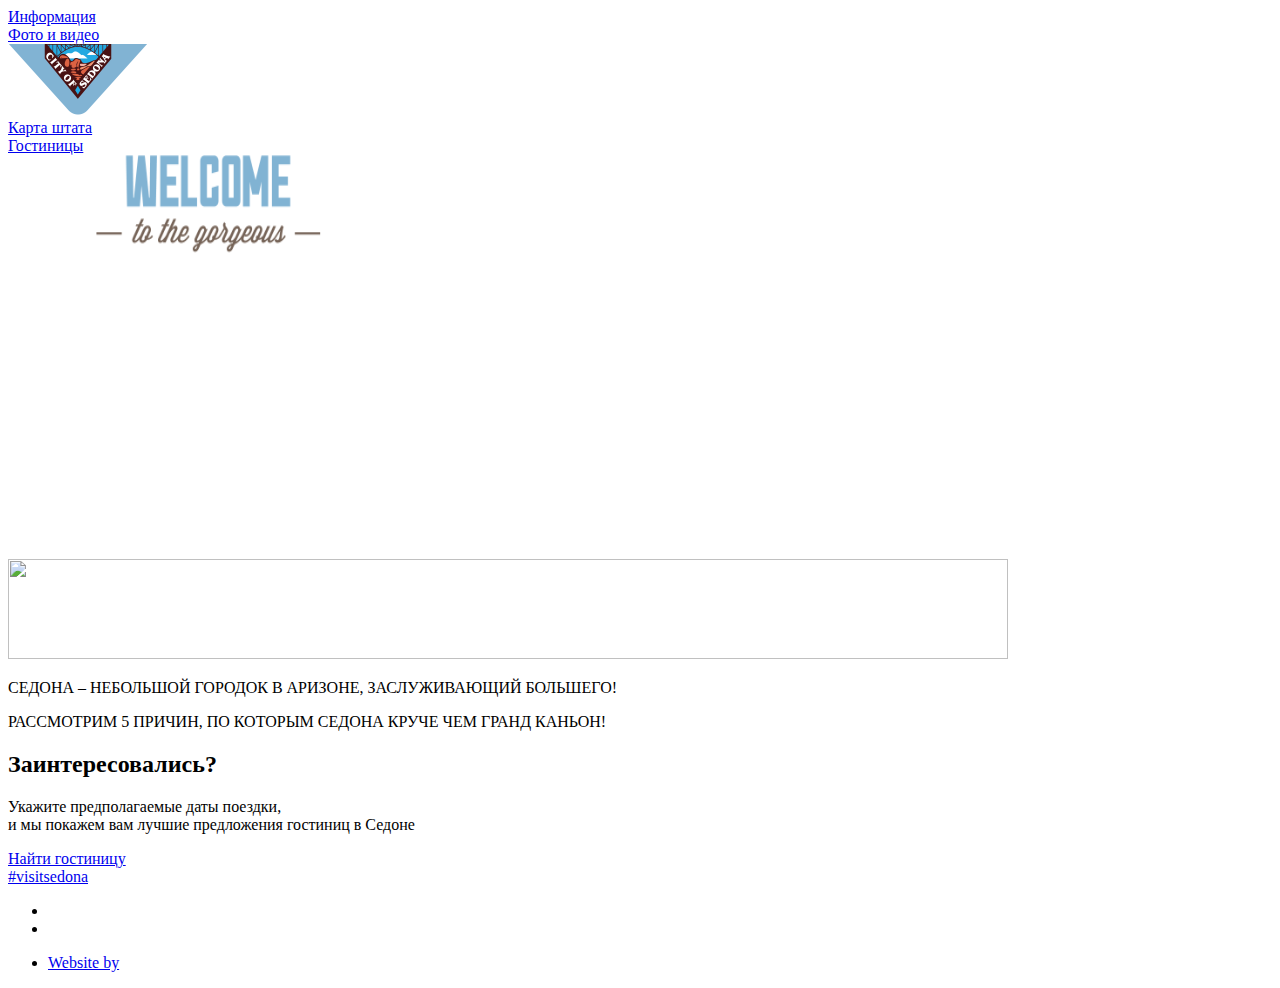
==== index.html @ 4e6a292c "Добавила изображения, подключила контентные к файлам. Только не уверена, что с иконками соцсетей." ====
<!DOCTYPE html>
<html lang="ru">
  <head>
    <meta charset="utf-8" />
    <title>Sedona</title>
  </head>
  <body>
    <header class="main-header">
      <nav class="main-hader-navigation">
        <div><a href="info.html">Информация</a></div>
        <div><a href="visual.html">Фото и видео</a></div>
        <div class="main-header-logo"><img 
          src="img/logo.png" 
          width="140" 
          height="71" 
          alt="Седона">
        </div>
        <div><a href="map.html">Карта штата</a></div>
        <div><a href="hotels.html">Гостиницы</a></div>
      </nav>      
    </header>      
    <main class="container">
      <div class="container-welcome">
        <img
          class="container-welcome-title"
          src="img/welcome.png"
          alt="Welcome to gorgeous sedona"
          width="400"
          height="400"
        />
        <img
          class="container-welcome-bottom-arrow"
          src="img/shape.jpeg"
          width="1000"
          height="100"
          alt=""
        />
      </div>
      <div class="container-features">
        <div class="container-features-shapes">
          <p class="container-features-heading">
            СЕДОНА – НЕБОЛЬШОЙ ГОРОДОК В АРИЗОНЕ, ЗАСЛУЖИВАЮЩИЙ БОЛЬШЕГО!
          </p>
          <p class="container-features-content">
            РАССМОТРИМ 5 ПРИЧИН, ПО КОТОРЫМ СЕДОНА КРУЧЕ ЧЕМ ГРАНД КАНЬОН!
          </p>
        </div>
      <div class="container-advantages"></div>
      </div>
      <div class="container-find">
        <div class="container-find-go">
          <h2>Заинтересовались?</h2>
          <p class="container-find-go-text">
            Укажите предполагаемые даты поездки, <br />и мы покажем вам лучшие
            предложения гостиниц в Седоне
          </p>
          <a href="find.html" class="container-find-button">Найти гостиницу</a>
        </div>
      </div>
      <div class="container-map"><form class="container-search-form"></form></div>
    </main>
    <footer class="footer-index">
        <div class="tag"><a href="#">#visitsedona</a></div>
        <ul class="social">
          <li class="social-tw" href="#"><span class="icon-twitter"></span></a>
          <li class="social-fb" href="#"><span class="icon-facebook"></span></a>
          <li class="social-yt" href="#"><span class="icon-youtube"></span></a>
        </div>
        <div class="developer">
          <a href="https://htmlacademy.ru/intensive/htmlcss">
            <p>Website by</p>
            <div class="footer-logo"></div>
          </a>
        </div>
      </footer>
  </body>
</html>
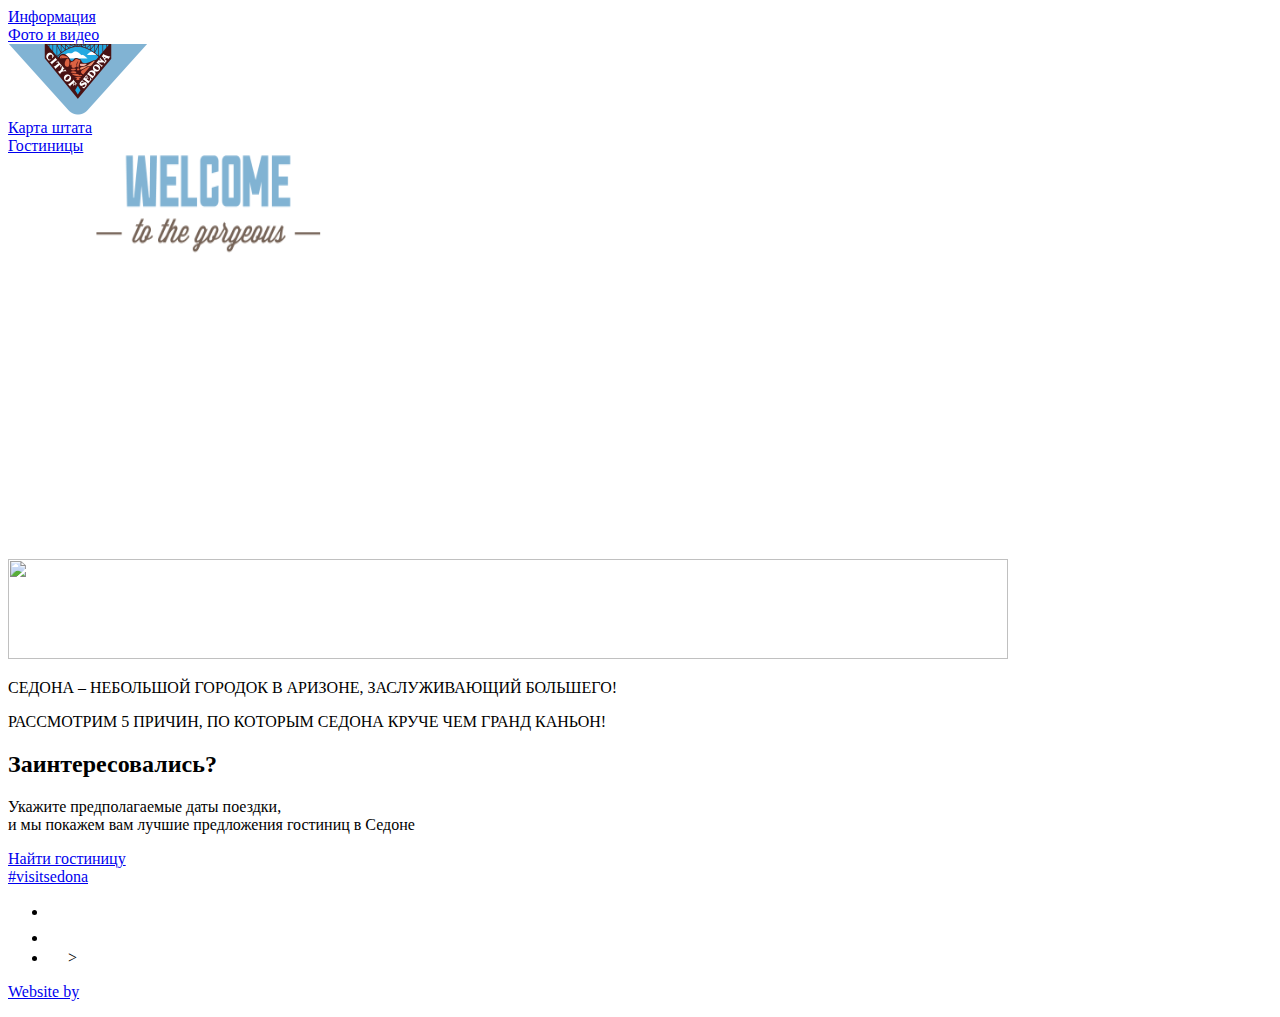
==== commit a933c0ea: "Добавила ссылки соцсетей" ====
--- a/index.html
+++ b/index.html
@@ -62,10 +62,10 @@
     <footer class="footer-index">
         <div class="tag"><a href="#">#visitsedona</a></div>
         <ul class="social">
-          <li class="social-tw" href="#"><span class="icon-twitter"></span></a>
-          <li class="social-fb" href="#"><span class="icon-facebook"></span></a>
-          <li class="social-yt" href="#"><span class="icon-youtube"></span></a>
-        </div>
+          <li class="social-tw"><a href="#"><img src="img/twitter.svg" alt="twitter"></a></li>
+          <li class="social-fb"><a href="#"><img src="img/fb-icon.svg" alt="icon-facebook"></a></li>
+          <li class="social-yt"><a href="#"><img src="img/youtube.svg" alt="youtube"></a>></li>
+        </ul>
         <div class="developer">
           <a href="https://htmlacademy.ru/intensive/htmlcss">
             <p>Website by</p>
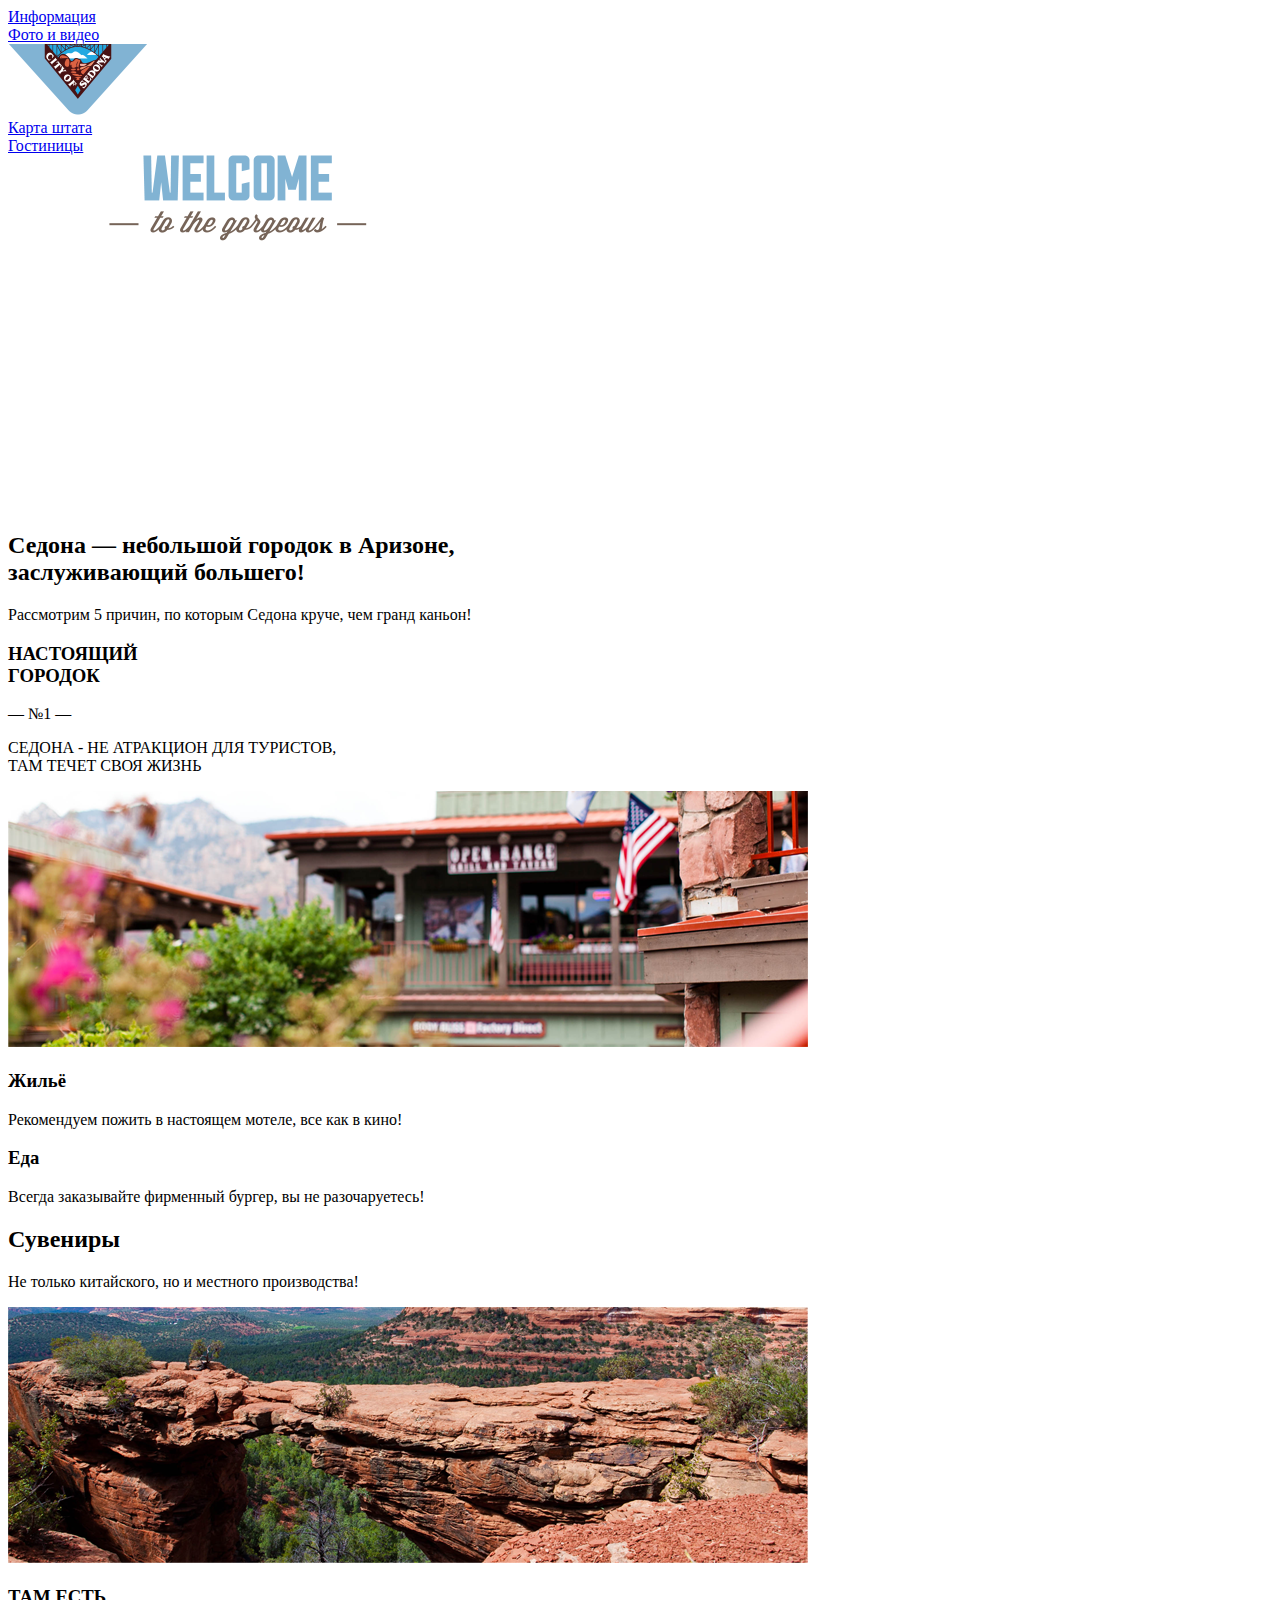
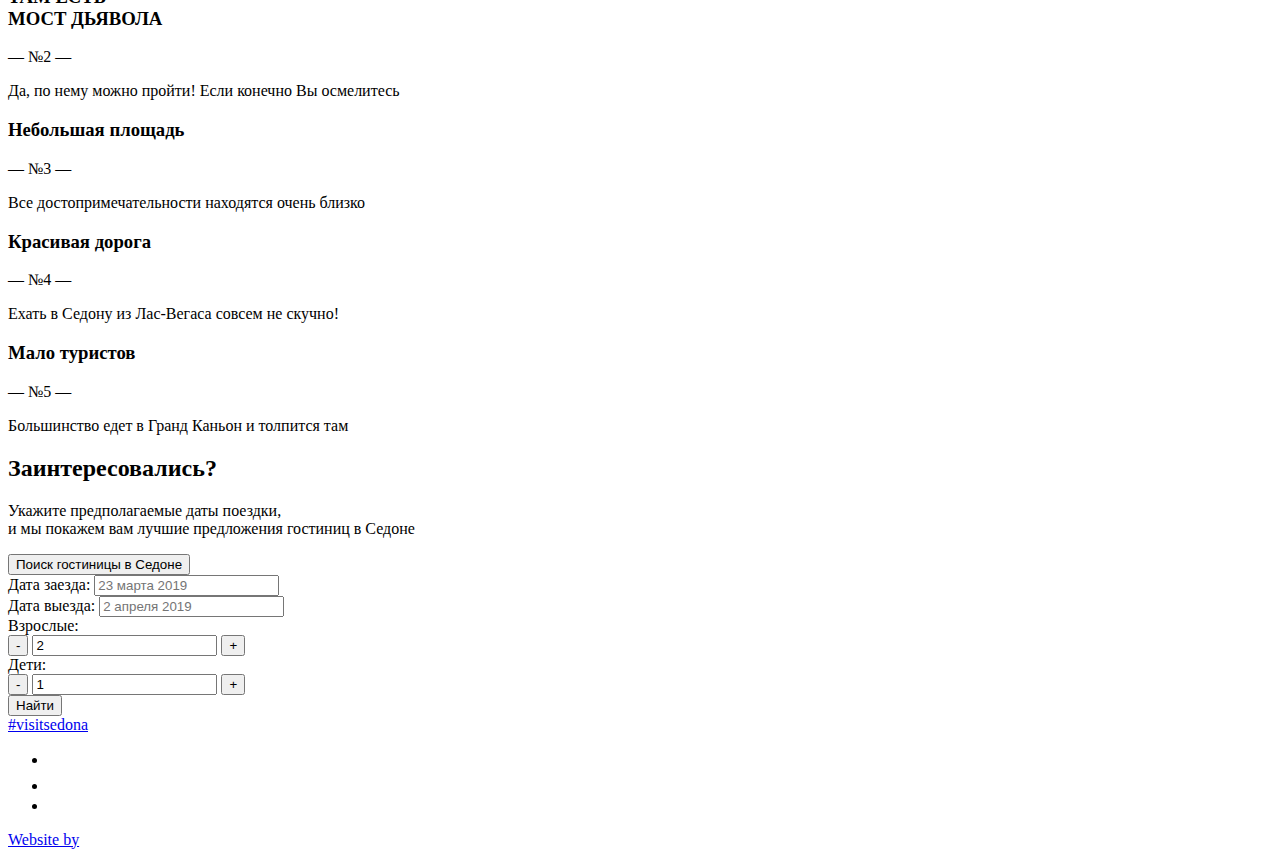
==== commit d792f648: "Добавила разметку красных блоков, в общем вроде всё разметила уже. До css ещё не добралась." ====
--- a/index.html
+++ b/index.html
@@ -9,69 +9,215 @@
       <nav class="main-hader-navigation">
         <div><a href="info.html">Информация</a></div>
         <div><a href="visual.html">Фото и видео</a></div>
-        <div class="main-header-logo"><img 
-          src="img/logo.png" 
-          width="140" 
-          height="71" 
-          alt="Седона">
+        <div class="main-header-logo">
+          <img src="img/logo.png" width="140" height="71" alt="Седона" />
         </div>
         <div><a href="map.html">Карта штата</a></div>
         <div><a href="hotels.html">Гостиницы</a></div>
-      </nav>      
-    </header>      
+      </nav>
+    </header>
     <main class="container">
       <div class="container-welcome">
-        <img
-          class="container-welcome-title"
-          src="img/welcome.png"
-          alt="Welcome to gorgeous sedona"
-          width="400"
-          height="400"
-        />
-        <img
-          class="container-welcome-bottom-arrow"
-          src="img/shape.jpeg"
-          width="1000"
-          height="100"
-          alt=""
-        />
+        <div class="container-welcome-title">
+          <img
+            src="img/welcome.png"
+            alt="Welcome to gorgeous sedona"
+            width="459"
+            height="353"
+          />
+        </div>
       </div>
       <div class="container-features">
         <div class="container-features-shapes">
-          <p class="container-features-heading">
-            СЕДОНА – НЕБОЛЬШОЙ ГОРОДОК В АРИЗОНЕ, ЗАСЛУЖИВАЮЩИЙ БОЛЬШЕГО!
+          <h2>
+            Седона &#8212; небольшой городок в Аризоне,<br />
+            заслуживающий большего!
+          </h2>
+          <p>
+            Рассмотрим 5 причин, по которым Седона круче, чем гранд каньон!
           </p>
-          <p class="container-features-content">
-            РАССМОТРИМ 5 ПРИЧИН, ПО КОТОРЫМ СЕДОНА КРУЧЕ ЧЕМ ГРАНД КАНЬОН!
-          </p>
-        </div>
-      <div class="container-advantages"></div>
+        </div>
+        <div class="container-features-advantages-1">
+          <div class="container-features-advantages-1-blue">
+            <h3>
+              НАСТОЯЩИЙ <br />
+              ГОРОДОК
+            </h3>
+            <span class="container-features-advantages-1-blue-number"
+              >&#8212; №1 &#8212;</span
+            >
+            <p>
+              СЕДОНА - НЕ АТРАКЦИОН ДЛЯ ТУРИСТОВ,<br />
+              ТАМ ТЕЧЕТ СВОЯ ЖИЗНЬ
+            </p>
+          </div>
+          <div class="container-features-advantages-1-image">
+            <img src="img/sedona.png" width="800" height="256" alt="Седона" />
+          </div>
+        </div>
+        <div class="container-features-descriptions">
+          <div class="container-features-description-one">
+            <h3>
+              Жильё
+            </h3>
+            <p>
+              Рекомендуем пожить в настоящем мотеле, все как в кино!
+            </p>
+          </div>
+          <div class="container-features-description-two">
+            <h3>
+              Еда
+            </h3>
+            <p>
+              Всегда заказывайте фирменный бургер, вы не разочаруетесь!
+            </p>
+          </div>
+          <div class="container-features-description-tree">
+            <h2>
+              Сувениры
+            </h2>
+            <p>
+              Не только китайского, но и местного производства!
+            </p>
+          </div>
+        </div>
+        <div class="container-features-advantages-2">
+          <div class="container-features-advantages-2-image">
+            <img
+              src="img/bridge.png"
+              width="800"
+              height="256"
+              alt="Мост дьявола"
+            />
+          </div>
+          <div class="container-features-advantages-2-blue">
+            <h3>
+              ТАМ ЕСТЬ<br />
+              МОСТ ДЬЯВОЛА
+            </h3>
+            <span class="container-features-advantages-2-blue-number">
+              &#8212; №2 &#8212;
+            </span>
+            <p>
+              Да, по нему можно пройти! Если конечно Вы осмелитесь
+            </p>
+          </div>
+        </div>
+        <div class="container-features-descriptions">
+          <div class="container-features-description-one">
+            <h3>
+              Небольшая площадь
+            </h3>
+            <span class="container-features-description-one-number">
+              &#8212; №3 &#8212;
+            </span>
+            <p>
+              Все достопримечательности находятся очень близко
+            </p>
+          </div>
+          <div class="container-features-description-two">
+            <h3>
+              Красивая дорога
+            </h3>
+            <span class="container-features-description-two-number">
+              &#8212; №4 &#8212;
+            </span>
+            <p>
+              Ехать в Седону из Лас-Вегаса совсем не скучно!
+            </p>
+          </div>
+          <div class="container-features-description-tree">
+            <h3>
+              Мало туристов
+            </h3>
+            <span class="container-features-description-tree-number">
+              &#8212; №5 &#8212;
+            </span>
+            <p>
+              Большинство едет в Гранд Каньон и толпится там
+            </p>
+          </div>
+        </div>
       </div>
       <div class="container-find">
         <div class="container-find-go">
           <h2>Заинтересовались?</h2>
           <p class="container-find-go-text">
-            Укажите предполагаемые даты поездки, <br />и мы покажем вам лучшие
+            Укажите предполагаемые даты поездки, <br>и мы покажем вам лучшие
             предложения гостиниц в Седоне
           </p>
-          <a href="find.html" class="container-find-button">Найти гостиницу</a>
-        </div>
-      </div>
-      <div class="container-map"><form class="container-search-form"></form></div>
+          <button  type="button" id="container-search-button" class="container-find-button">
+            Поиск гостиницы в Седоне</button>
+          <!--popup -->
+          <div class="container-find-search">
+            <form class="container-find-search-form" action="#" method="post">
+              <div class="field">
+                <label for="arrival">Дата заезда:</label>
+                <input
+                  type="text"
+                  name="arrival"
+                  id="arrival"
+                  placeholder="23 марта 2019"
+                  required
+                />
+              </div>
+              <div class="field">
+                <label for="departure">Дата выезда:</label>
+                <input
+                  type="text"
+                  name="departure"
+                  id="departure"
+                  placeholder="2 апреля 2019"
+                  required
+                />
+              </div>
+              <div class="half-field">
+                <label for="adults">Взрослые:</label>
+                <div class="adults">
+                  <button type="button" class="btn min">-</button>
+                  <input type="text" name="adults" id="adults" value="2" />
+                  <button type="button" class="btn plus">+</button>
+                </div>
+              </div>
+              <div class="half-field">
+                <label for="child">Дети:</label>
+                <div class="child">
+                  <button type="button" class="btn min">-</button>
+                  <input type="text" name="child" id="child" value="1" />
+                  <button type="button" class="btn plus">+</button>
+                </div>
+              </div>
+              <input type="submit" value="Найти" />
+            </form>
+          </div>
+          <!--maps -->
+        </div>
+      </div>
     </main>
     <footer class="footer-index">
-        <div class="tag"><a href="#">#visitsedona</a></div>
-        <ul class="social">
-          <li class="social-tw"><a href="#"><img src="img/twitter.svg" alt="twitter"></a></li>
-          <li class="social-fb"><a href="#"><img src="img/fb-icon.svg" alt="icon-facebook"></a></li>
-          <li class="social-yt"><a href="#"><img src="img/youtube.svg" alt="youtube"></a>></li>
-        </ul>
-        <div class="developer">
-          <a href="https://htmlacademy.ru/intensive/htmlcss">
-            <p>Website by</p>
-            <div class="footer-logo"></div>
-          </a>
-        </div>
-      </footer>
+      <div class="tag"><a href="#">#visitsedona</a></div>
+      <ul class="social">
+        <li class="social-tw">
+          <a href="#" aria-label="twitter"
+            ><img src="img/twitter.svg" alt="twitter"
+          /></a>
+        </li>
+        <li class="social-fb">
+          <a href="#" aria-label="facebook"
+            ><img src="img/fb-icon.svg" alt="icon-facebook"
+          /></a>
+        </li>
+        <li class="social-yt">
+          <a href="#" aria-label="youtube"
+            ><img src="img/youtube.svg" alt="youtube"/></a>
+        </li>
+      </ul>
+      <div class="developer">
+        <a href="https://htmlacademy.ru/intensive/htmlcss">
+          <p>Website by</p>
+          <div class="footer-logo"></div>
+        </a>
+      </div>
+    </footer>
   </body>
 </html>
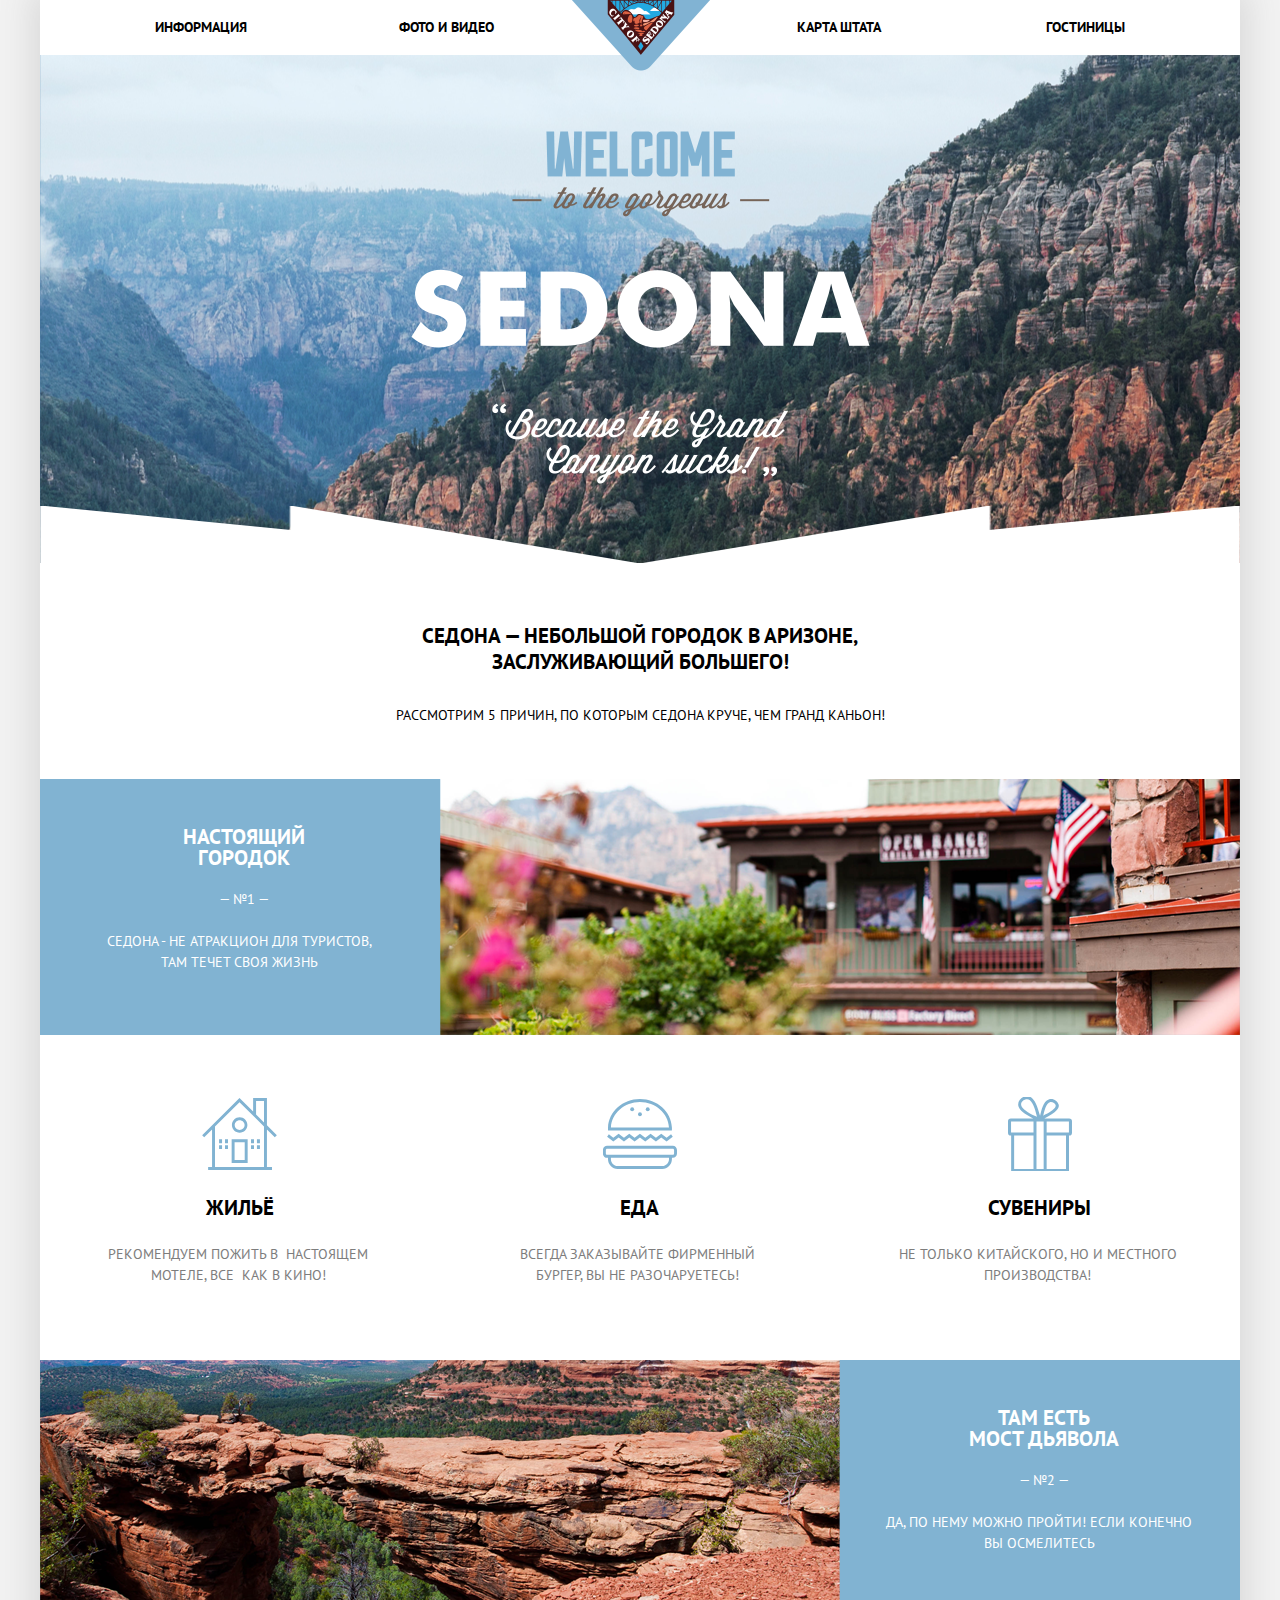
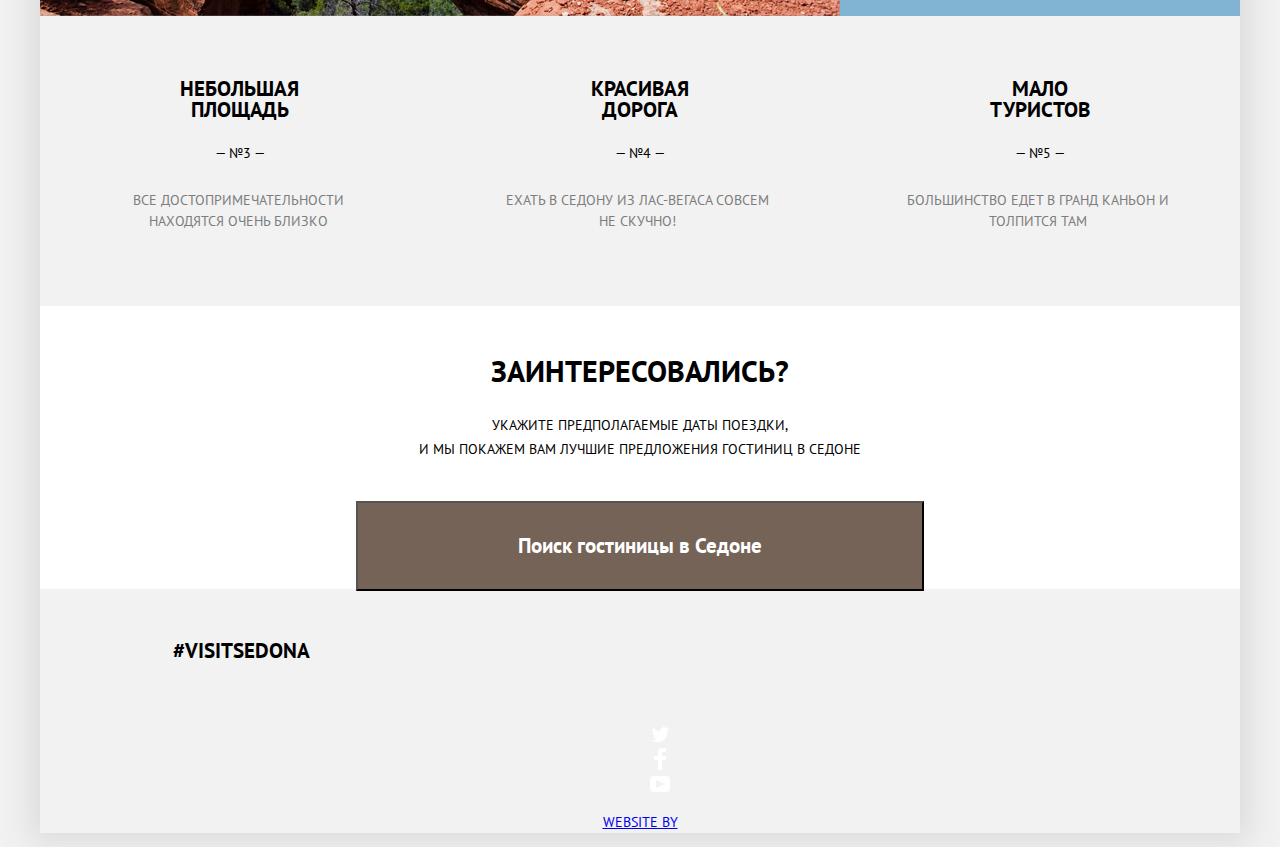
==== commit 2a14304a: "Начала делать стили." ====
--- a/index.html
+++ b/index.html
@@ -3,221 +3,200 @@
   <head>
     <meta charset="utf-8" />
     <title>Sedona</title>
+    <link href="css/normalize.css" rel="stylesheet" />
+    <link href="css/style.css" rel="stylesheet" />
+    <link
+      href="https://fonts.googleapis.com/css?family=PT+Sans:400,700&subset=latin,cyrillic"
+      rel="stylesheet"
+      type="text/css"
+    />
   </head>
   <body>
-    <header class="main-header">
-      <nav class="main-hader-navigation">
-        <div><a href="info.html">Информация</a></div>
-        <div><a href="visual.html">Фото и видео</a></div>
-        <div class="main-header-logo">
-          <img src="img/logo.png" width="140" height="71" alt="Седона" />
-        </div>
-        <div><a href="map.html">Карта штата</a></div>
-        <div><a href="hotels.html">Гостиницы</a></div>
-      </nav>
-    </header>
-    <main class="container">
-      <div class="container-welcome">
-        <div class="container-welcome-title">
-          <img
-            src="img/welcome.png"
-            alt="Welcome to gorgeous sedona"
-            width="459"
-            height="353"
-          />
-        </div>
-      </div>
-      <div class="container-features">
-        <div class="container-features-shapes">
-          <h2>
-            Седона &#8212; небольшой городок в Аризоне,<br />
-            заслуживающий большего!
-          </h2>
-          <p>
-            Рассмотрим 5 причин, по которым Седона круче, чем гранд каньон!
-          </p>
-        </div>
-        <div class="container-features-advantages-1">
-          <div class="container-features-advantages-1-blue">
-            <h3>
-              НАСТОЯЩИЙ <br />
-              ГОРОДОК
-            </h3>
-            <span class="container-features-advantages-1-blue-number"
-              >&#8212; №1 &#8212;</span
-            >
-            <p>
-              СЕДОНА - НЕ АТРАКЦИОН ДЛЯ ТУРИСТОВ,<br />
-              ТАМ ТЕЧЕТ СВОЯ ЖИЗНЬ
-            </p>
-          </div>
-          <div class="container-features-advantages-1-image">
-            <img src="img/sedona.png" width="800" height="256" alt="Седона" />
-          </div>
-        </div>
-        <div class="container-features-descriptions">
-          <div class="container-features-description-one">
-            <h3>
-              Жильё
-            </h3>
-            <p>
-              Рекомендуем пожить в настоящем мотеле, все как в кино!
-            </p>
-          </div>
-          <div class="container-features-description-two">
-            <h3>
-              Еда
-            </h3>
-            <p>
-              Всегда заказывайте фирменный бургер, вы не разочаруетесь!
-            </p>
-          </div>
-          <div class="container-features-description-tree">
+    <div class="cover">
+      <header class="main-header">
+        <nav class="main-header-navigation">
+          <div class="main-header-left">
+            <a href="info.html">Информация</a>
+          </div>
+          <div class="main-header-left">
+            <a href="visual.html">Фото и видео</a>
+          </div>
+          <div class="main-header-logo">
+            <img src="img/logo.png" width="140" height="71" alt="Седона" />
+          </div>
+          <div class="main-header-right">
+            <a href="map.html">Карта штата</a>
+          </div>
+          <div class="main-header-right">
+            <a href="hotels.html">Гостиницы</a>
+          </div>
+        </nav>
+      </header>
+      <main class="container">
+        <div class="container-welcome">
+          <div class="container-welcome-title">
+            <img
+              class="container-welcome-img"
+              src="img/welcome.png"
+              alt="Welcome to gorgeous sedona"
+              width="459"
+              height="353"
+            />
+          </div>
+        </div>
+        <div class="container-features">
+          <div class="container-features-shapes">
             <h2>
-              Сувениры
+              Седона &#8212; небольшой городок в Аризоне,<br />
+              заслуживающий большего!
             </h2>
             <p>
-              Не только китайского, но и местного производства!
+              Рассмотрим 5 причин, по которым Седона круче, чем гранд каньон!
             </p>
           </div>
-        </div>
-        <div class="container-features-advantages-2">
-          <div class="container-features-advantages-2-image">
-            <img
-              src="img/bridge.png"
-              width="800"
-              height="256"
-              alt="Мост дьявола"
-            />
-          </div>
-          <div class="container-features-advantages-2-blue">
-            <h3>
-              ТАМ ЕСТЬ<br />
-              МОСТ ДЬЯВОЛА
-            </h3>
-            <span class="container-features-advantages-2-blue-number">
-              &#8212; №2 &#8212;
-            </span>
+          <div class="container-features-advantages-1">
+            <div class="container-features-advantages-blue">
+              <h3 class="container-features-advantages-title">
+                НАСТОЯЩИЙ <br />
+                ГОРОДОК
+              </h3>
+              <span class="container-features-advantages-blue-number"
+                >&#8212; №1 &#8212;</span
+              >
+              <p class="container-features-advantages-blue-text">
+                СЕДОНА - НЕ АТРАКЦИОН ДЛЯ ТУРИСТОВ,<br />
+                ТАМ ТЕЧЕТ СВОЯ ЖИЗНЬ
+              </p>
+            </div>
+            <div class="container-features-advantages-image"></div>
+          </div>
+          <div class="container-features-descriptions">
+            <div class="container-features-description">
+              <div class="container-features-description-icon-1"></div>
+              <h3 class="container-features-description-title">
+                Жильё
+              </h3>
+              <p class="container-features-description-text">
+                Рекомендуем пожить в&nbsp; настоящем мотеле, все&nbsp; как в
+                кино!
+              </p>
+            </div>
+            <div class="container-features-description">
+              <div class="container-features-description-icon-2"></div>
+              <h3 class="container-features-description-title">
+                Еда
+              </h3>
+              <p class="container-features-description-text">
+                Всегда заказывайте фирменный бургер, вы не разочаруетесь!
+              </p>
+            </div>
+            <div class="container-features-description">
+              <div class="container-features-description-icon-3"></div>
+              <h3 class="container-features-description-title">
+                Сувениры
+              </h3>
+              <p class="container-features-description-text">
+                Не только китайского, но и местного производства!
+              </p>
+            </div>
+          </div>
+          <div class="container-features-advantages-2">
+            <div class="container-features-advantages-image-1"></div>
+            <div class="container-features-advantages-blue">
+              <h3 class="container-features-advantages-title">
+                ТАМ ЕСТЬ<br />
+                МОСТ ДЬЯВОЛА
+              </h3>
+              <span class="container-features-advantages-blue-number">
+                &#8212; №2 &#8212;
+              </span>
+              <p class="container-features-advantages-blue-text">
+                Да, по нему можно пройти! Если конечно Вы осмелитесь
+              </p>
+            </div>
+          </div>
+          <div class="container-features-descriptions-2">
+            <div class="container-features-description">
+              <h3>
+                Небольшая площадь
+              </h3>
+              <span class="container-features-description-number">
+                &#8212; №3 &#8212;
+              </span>
+              <p class="container-features-description-text">
+                Все достопримечательности находятся очень близко
+              </p>
+            </div>
+            <div class="container-features-description">
+              <h3>
+                Красивая дорога
+              </h3>
+              <span class="container-features-description-number">
+                &#8212; №4 &#8212;
+              </span>
+              <p class="container-features-description-text">
+                Ехать в Седону из Лас-Вегаса совсем не скучно!
+              </p>
+            </div>
+            <div class="container-features-description">
+              <h3>
+                Мало туристов
+              </h3>
+              <span class="container-features-description-number">
+                &#8212; №5 &#8212;
+              </span>
+              <p class="container-features-description-text">
+                Большинство едет в Гранд Каньон и толпится там
+              </p>
+            </div>
+          </div>
+        </div>
+        <div class="container-find">
+          <div class="container-find-go">
+            <h2>Заинтересовались?</h2>
             <p>
-              Да, по нему можно пройти! Если конечно Вы осмелитесь
+              Укажите предполагаемые даты поездки, <br />
+              <!-- Не знаю, как ещё перенести -->
+              и мы покажем вам лучшие предложения гостиниц в Седоне
             </p>
-          </div>
-        </div>
-        <div class="container-features-descriptions">
-          <div class="container-features-description-one">
-            <h3>
-              Небольшая площадь
-            </h3>
-            <span class="container-features-description-one-number">
-              &#8212; №3 &#8212;
-            </span>
-            <p>
-              Все достопримечательности находятся очень близко
-            </p>
-          </div>
-          <div class="container-features-description-two">
-            <h3>
-              Красивая дорога
-            </h3>
-            <span class="container-features-description-two-number">
-              &#8212; №4 &#8212;
-            </span>
-            <p>
-              Ехать в Седону из Лас-Вегаса совсем не скучно!
-            </p>
-          </div>
-          <div class="container-features-description-tree">
-            <h3>
-              Мало туристов
-            </h3>
-            <span class="container-features-description-tree-number">
-              &#8212; №5 &#8212;
-            </span>
-            <p>
-              Большинство едет в Гранд Каньон и толпится там
-            </p>
-          </div>
-        </div>
-      </div>
-      <div class="container-find">
-        <div class="container-find-go">
-          <h2>Заинтересовались?</h2>
-          <p class="container-find-go-text">
-            Укажите предполагаемые даты поездки, <br>и мы покажем вам лучшие
-            предложения гостиниц в Седоне
-          </p>
-          <button  type="button" id="container-search-button" class="container-find-button">
-            Поиск гостиницы в Седоне</button>
-          <!--popup -->
-          <div class="container-find-search">
-            <form class="container-find-search-form" action="#" method="post">
-              <div class="field">
-                <label for="arrival">Дата заезда:</label>
-                <input
-                  type="text"
-                  name="arrival"
-                  id="arrival"
-                  placeholder="23 марта 2019"
-                  required
-                />
-              </div>
-              <div class="field">
-                <label for="departure">Дата выезда:</label>
-                <input
-                  type="text"
-                  name="departure"
-                  id="departure"
-                  placeholder="2 апреля 2019"
-                  required
-                />
-              </div>
-              <div class="half-field">
-                <label for="adults">Взрослые:</label>
-                <div class="adults">
-                  <button type="button" class="btn min">-</button>
-                  <input type="text" name="adults" id="adults" value="2" />
-                  <button type="button" class="btn plus">+</button>
-                </div>
-              </div>
-              <div class="half-field">
-                <label for="child">Дети:</label>
-                <div class="child">
-                  <button type="button" class="btn min">-</button>
-                  <input type="text" name="child" id="child" value="1" />
-                  <button type="button" class="btn plus">+</button>
-                </div>
-              </div>
-              <input type="submit" value="Найти" />
-            </form>
-          </div>
-          <!--maps -->
-        </div>
-      </div>
-    </main>
-    <footer class="footer-index">
-      <div class="tag"><a href="#">#visitsedona</a></div>
-      <ul class="social">
-        <li class="social-tw">
-          <a href="#" aria-label="twitter"
-            ><img src="img/twitter.svg" alt="twitter"
-          /></a>
-        </li>
-        <li class="social-fb">
-          <a href="#" aria-label="facebook"
-            ><img src="img/fb-icon.svg" alt="icon-facebook"
-          /></a>
-        </li>
-        <li class="social-yt">
-          <a href="#" aria-label="youtube"
-            ><img src="img/youtube.svg" alt="youtube"/></a>
-        </li>
-      </ul>
-      <div class="developer">
-        <a href="https://htmlacademy.ru/intensive/htmlcss">
-          <p>Website by</p>
-          <div class="footer-logo"></div>
-        </a>
-      </div>
-    </footer>
+            <button
+              type="button"
+              id="container-search-button"
+              class="container-find-button"
+            >
+              Поиск гостиницы в Седоне
+            </button>
+            <!--popup -->
+            <!--map -->
+          </div>
+        </div>
+      </main>
+      <footer class="footer-index">
+        <div class="tag"><p>#visitsedona</p></div>
+        <ul class="social">
+          <li class="social-tw">
+            <a href="#" aria-label="twitter"
+              ><img src="img/twitter.svg" alt="twitter"
+            /></a>
+          </li>
+          <li class="social-fb">
+            <a href="#" aria-label="facebook"
+              ><img src="img/fb-icon.svg" alt="icon-facebook"
+            /></a>
+          </li>
+          <li class="social-yt">
+            <a href="#" aria-label="youtube"
+              ><img src="img/youtube.svg" alt="youtube"
+            /></a>
+          </li>
+        </ul>
+        <div class="developer">
+          <a href="https://htmlacademy.ru/intensive/htmlcss">
+            <p>Website by</p>
+            <div class="footer-logo"></div>
+          </a>
+        </div>
+      </footer>
+    </div>
   </body>
 </html>
--- a/css/style.css
+++ b/css/style.css
@@ -0,0 +1,290 @@
+html,
+body {
+  font-style: normal;
+  font-size: 14px;
+  line-height: 21px;
+  font-family: "PT Sans", "Arial", sans-serif;
+  text-transform: uppercase;
+  color: #000000;
+  background: #f2f2f2;
+}
+
+header,
+main,
+footer {
+  width: 1200px;
+  margin: 0 auto;
+}
+
+header,
+footer {
+  text-align: center;
+}
+
+li {
+  list-style-type: none;
+}
+
+/*  Шапка  */
+
+.cover {
+  box-shadow: 0 0 30px 10px #dbdbdb;
+  width: 1200px;
+  margin: 0 auto;
+}
+
+.main-header-navigation {
+  display: block;
+  list-style: none;
+  padding: 0;
+  background-color: #ffffff;
+}
+
+.main-header-navigation div {
+  display: inline-block;
+  width: 240px;
+  padding: 14px 20px 16px;
+  line-height: 26px;
+  vertical-align: top;
+  box-sizing: border-box;
+}
+
+.main-header-navigation .main-header-left {
+  padding-left: 72px;
+  text-align: left;
+}
+
+.main-header-navigation .main-header-right {
+  text-align: right;
+  padding-right: 72px;
+}
+
+.main-header-navigation a {
+  text-decoration: none;
+  color: #000000;
+  font-weight: 700;
+  cursor: pointer;
+}
+
+.main-header-navigation a:hover {
+  color: #81b3d2;
+}
+
+.main-header-navigation a:active {
+  color: #c1c1c1;
+}
+
+.main-header-navigation .main-header-logo {
+  padding: 0;
+  font-size: 0;
+  line-height: 0;
+  position: relative;
+  z-index: 10;
+  width: 138px;
+  height: 69px;
+  top: 0;
+}
+
+/*  index  */
+
+.container {
+  margin-top: -14px;
+  text-align: center;
+}
+
+.container-welcome-img {
+  padding-top: 76px;
+  padding-bottom: 80px;
+}
+
+.container-welcome-title {
+  position: relative;
+  height: 508px;
+  background: #517ca4 url("../img/background.png") no-repeat 50% 21%;
+}
+
+.container-welcome-title::after {
+  content: "";
+  position: absolute;
+  left: 0;
+  bottom: 0;
+  width: 1200px;
+  height: 57px;
+  background: url(../img/polygon.png) no-repeat 50% 50%;
+}
+
+.container-features {
+  margin-bottom: 1100px;
+}
+
+.container-features-shapes {
+  background: #ffffff;
+  padding-top: 60px;
+  padding-bottom: 51px;
+  line-height: 26px;
+}
+
+.container-features-shapes h2 {
+  margin: 0 360px;
+  margin-bottom: 27px;
+}
+
+.container-features-shapes p {
+  margin: 0;
+}
+
+.container-features-advantages-blue {
+  line-height: 21px;
+  background-color: #81b3d2;
+  text-align: center;
+  width: 33.3333333%;
+  padding: 44px 3% 3% 44px;
+  box-sizing: border-box;
+  padding-top: 39px;
+  box-sizing: border-box;
+  float: left;
+  min-height: 256px;
+}
+
+.container-features-advantages-title {
+  font-size: 21px;
+  color: white;
+  padding: 0px 84px;
+  margin-top: 8px;
+}
+
+.container-features-advantages-blue-number {
+  padding-top: 5px;
+  font-size: 14px;
+  color: white;
+  font-weight: normal;
+}
+
+.container-features-advantages-blue-text {
+  padding-top: 7px;
+  width: 310px;
+  font-size: 14px;
+  color: white;
+  font-weight: normal;
+}
+
+.container-features-advantages-image {
+  background: url("../img/sedona.png") #85b5d3 no-repeat;
+  width: 66.6666666%;
+  min-height: 256px;
+  float: left;
+  left: 0;
+  top: 0;
+}
+
+.container-features-advantages-image-1 {
+  background: url("../img/bridge.png") #85b5d3 no-repeat;
+  width: 66.6666666%;
+  min-height: 256px;
+  float: left;
+  left: 0;
+  top: 0;
+}
+
+.container-features-description {
+  width: 33.33%;
+  float: left;
+  text-align: center;
+  padding-top: 62px;
+  padding-bottom: 60px;
+  background: #ffffff;
+}
+
+.container-features-description h3 {
+  display: block;
+  width: 125px;
+  margin: 0 auto 23px;
+  padding: 0;
+  font-weight: 700;
+  font-size: 21px;
+}
+
+.container-features-descriptions-2 .container-features-description {
+  background: #f2f2f2;
+}
+
+.container-features-description-icon-1 {
+  background: url("../img/house.svg") no-repeat center;
+  height: 74px;
+  margin-bottom: 26px;
+}
+
+.container-features-description-icon-2 {
+  background: url("../img/food.svg") no-repeat center;
+  height: 74px;
+  margin-bottom: 26px;
+}
+
+.container-features-description-icon-3 {
+  background: url("../img/gift.svg") no-repeat center;
+  height: 74px;
+  margin-bottom: 26px;
+}
+
+.container-features-description-title {
+  font-size: 21px;
+  color: black;
+  display: block;
+  width: 125px;
+  margin: 0 auto 23px;
+  padding: 0;
+}
+.container-features-description-text {
+  font-size: 14px;
+  color: #7d7d7d;
+  font-weight: normal;
+  padding-left: 58px;
+  padding-right: 55px;
+  margin-top: 26px;
+  width: 280px;
+}
+
+.container-find {
+  background: #ffffff;
+  height: 310px;
+  padding: 0 70px;
+}
+
+.container-find-go {
+  padding: 55px 50px 47px;
+}
+
+.container-find-go h2 {
+  line-height: 24px;
+  font-size: 30px;
+
+  margin-bottom: 30px;
+}
+
+.container-find-go p {
+  line-height: 24px;
+  margin-bottom: 50;
+}
+
+.container-find-button {
+  display: block;
+  width: 568px;
+  margin: 0 auto;
+  color: #ffffff;
+  padding: 30px 0 30px;
+  margin-top: 40px;
+  font-size: 21px;
+  line-height: 26px;
+  font-weight: bold;
+  text-decoration: none;
+  background: #766357;
+}
+
+.tag {
+  width: 140px;
+  padding: 28px 131px;
+  font-size: 21px;
+  line-height: 26px;
+  font-weight: 700;
+  color: #000000;
+}
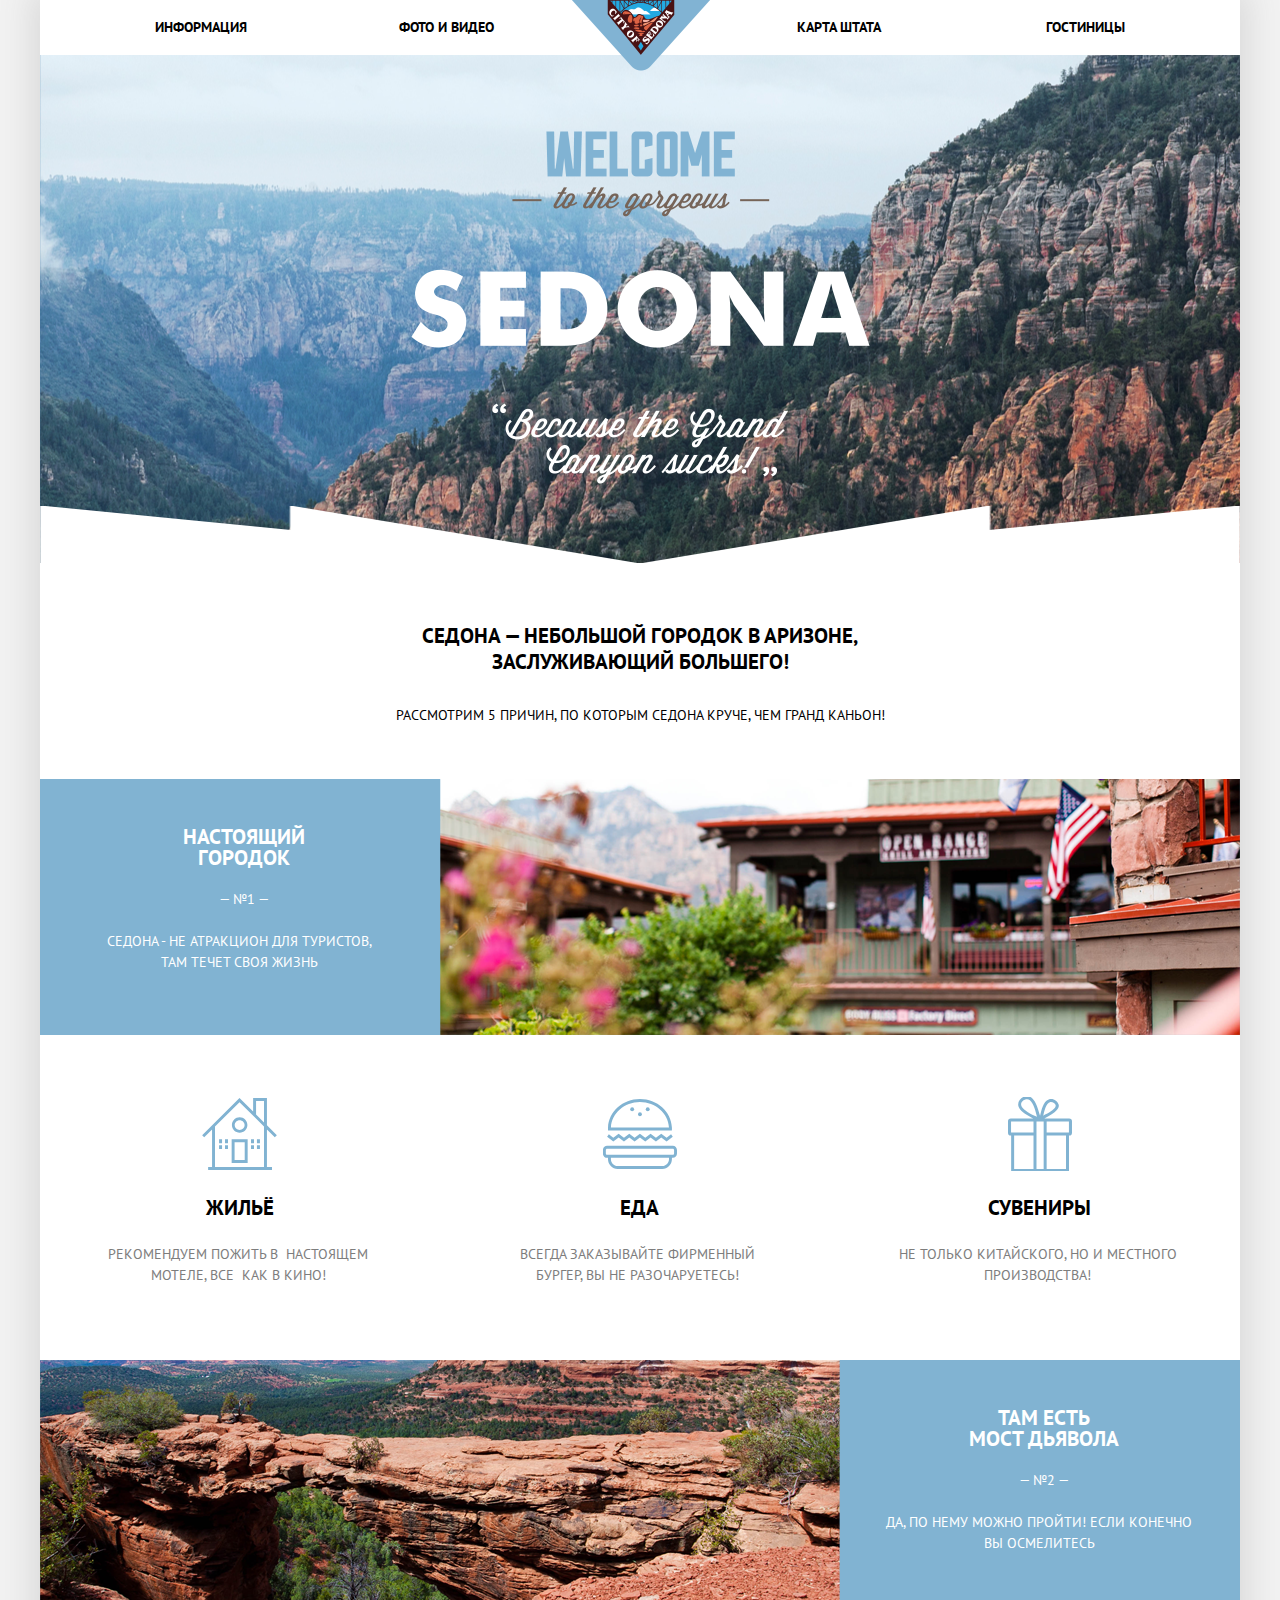
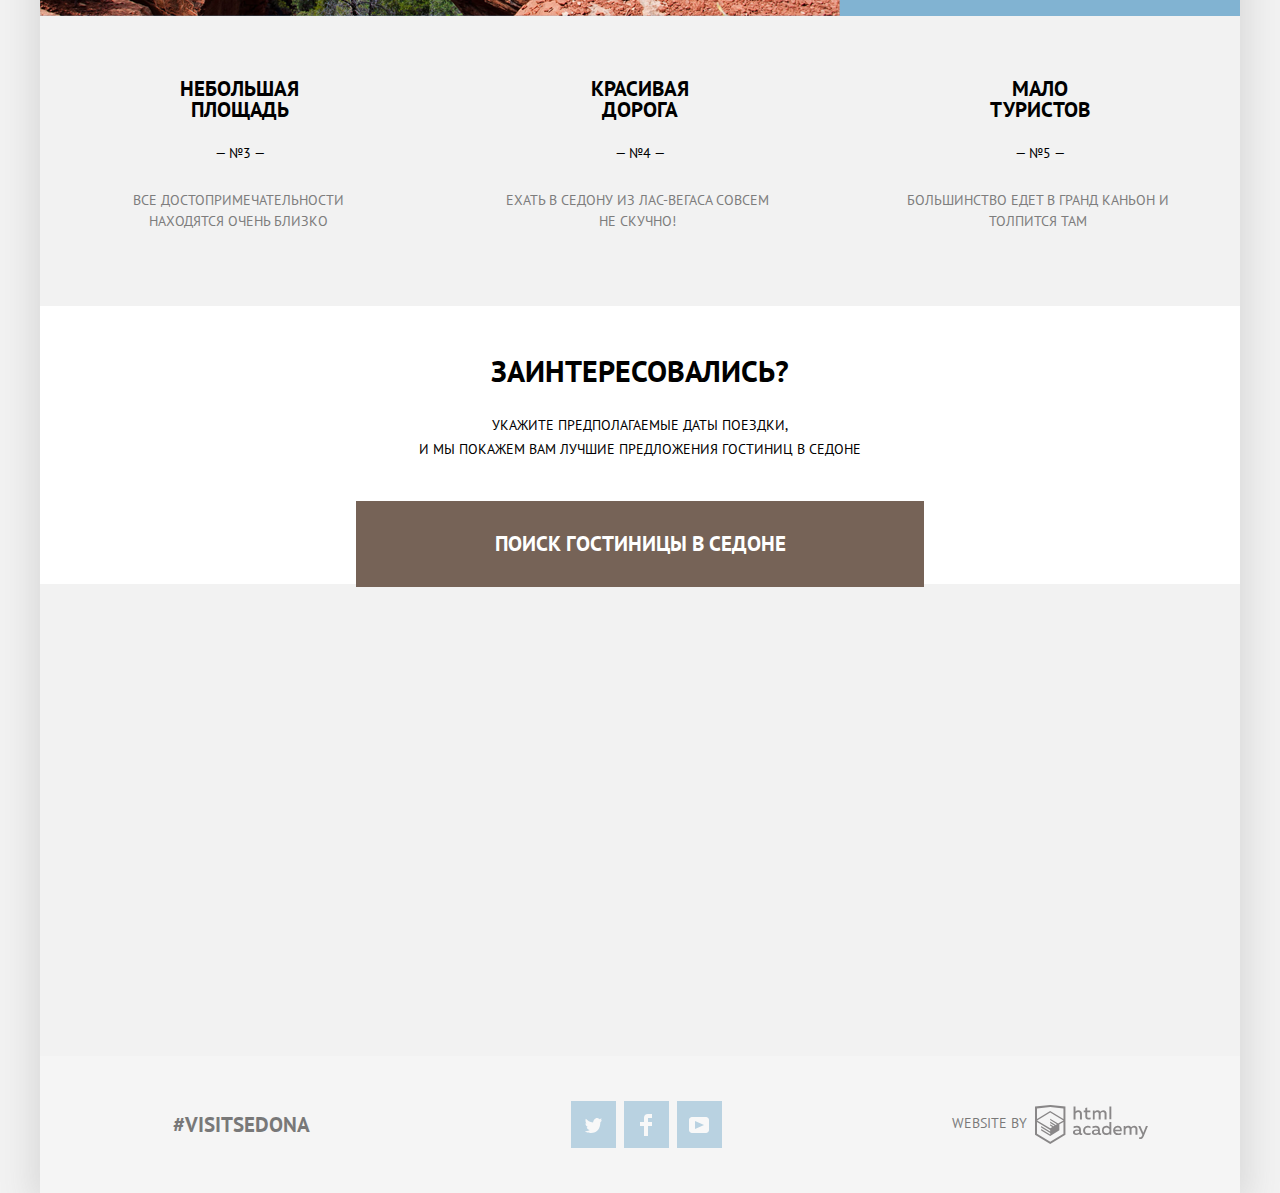
==== commit 18a28a4f: "Не сделала ещё форму поиска отеля на главной и не могу понять, почему в каталоге шапка съехала." ====
--- a/index.html
+++ b/index.html
@@ -159,42 +159,36 @@
               <!-- Не знаю, как ещё перенести -->
               и мы покажем вам лучшие предложения гостиниц в Седоне
             </p>
-            <button
-              type="button"
-              id="container-search-button"
-              class="container-find-button"
-            >
+            <a href
+              class="container-find-button">
               Поиск гостиницы в Седоне
-            </button>
-            <!--popup -->
-            <!--map -->
+            </a>
+		  </div>
           </div>
-        </div>
+		<!--map -->
+		<div class="map">
+		<iframe src="https://www.google.com/maps/embed?pb=!1m18!1m12!1m3!1d838759.827126926!2d-111.94362886260362!3d34.79573685647002!2m3!1f0!2f0!3f0!3m2!1i1024!2i768!4f13.1!3m3!1m2!1s0x872da132f942b00d%3A0x5548c523fa6c8efd!2z0KHQtdC00L7QvdCwLCDQkNGA0LjQt9C-0L3QsCA4NjMzNiwg0KHQqNCQ!5e0!3m2!1sru!2sru!4v1494651437076" width="1200" height="593" style="border:0" allowfullscreen></iframe>
+		</div>
       </main>
       <footer class="footer-index">
-        <div class="tag"><p>#visitsedona</p></div>
-        <ul class="social">
-          <li class="social-tw">
-            <a href="#" aria-label="twitter"
+        <div class="tag">
+		<p>#visitsedona</p>
+		</div>
+        <div class="social">
+            <a href="#" aria-label="twitter" class="social-button social-tw"
               ><img src="img/twitter.svg" alt="twitter"
             /></a>
-          </li>
-          <li class="social-fb">
-            <a href="#" aria-label="facebook"
+            <a href="#" aria-label="facebook" class="social-button social-fb"
               ><img src="img/fb-icon.svg" alt="icon-facebook"
             /></a>
-          </li>
-          <li class="social-yt">
-            <a href="#" aria-label="youtube"
+            <a href="#" aria-label="youtube" class="social-button social-you"
               ><img src="img/youtube.svg" alt="youtube"
             /></a>
-          </li>
-        </ul>
+        </div>
         <div class="developer">
+		<p>Website by&nbsp;
           <a href="https://htmlacademy.ru/intensive/htmlcss">
-            <p>Website by</p>
-            <div class="footer-logo"></div>
-          </a>
+          </a></p>
         </div>
       </footer>
     </div>
--- a/css/style.css
+++ b/css/style.css
@@ -1,5 +1,6 @@
 html,
 body {
+  min-width: 1200px;
   font-style: normal;
   font-size: 14px;
   line-height: 21px;
@@ -246,7 +247,7 @@
 
 .container-find {
   background: #ffffff;
-  height: 310px;
+  height: 305px;
   padding: 0 70px;
 }
 
@@ -288,3 +289,606 @@
   font-weight: 700;
   color: #000000;
 }
+
+.footer-index {
+  margin-top: -127px;
+  background-color: #f9f9f9;
+  opacity: 0.5;
+  vertical-align: middle;
+}
+
+.tag,
+.social,
+.developer {
+  display: inline-block;
+  vertical-align: middle;
+  font-size: 14px;
+  line-height: 21px;
+}
+
+.tag {
+  width: 140px;
+  padding: 28px 131px;
+  font-size: 21px;
+  line-height: 26px;
+  font-weight: bold;
+  color: #000000;
+}
+
+.social {
+  width: 160px;
+  padding: 33px 120px;
+  padding-right: 130px;
+}
+
+.developer {
+  width: 200px;
+  padding: 35px 90px;
+}
+
+.developer span {
+  display: inline-block;
+  vertical-align: middle;
+  width: 75px;
+  margin-right: 5px;
+}
+
+.developer a {
+  display: inline-block;
+  width: 113px;
+  height: 39px;
+  margin: 0;
+  padding: 0;
+  vertical-align: middle;
+  font-size: 0;
+  background: url("../img/logo-htmlacademy.svg") no-repeat;
+}
+
+.social-button {
+  display: inline-block;
+  width: 45px;
+  height: 47px;
+  margin: 0 2px;
+  font-size: 0;
+  vertical-align: top;
+  text-decoration: none;
+  background: #81b3d2;
+}
+
+.social-button:hover {
+  background-color: #669ec0;
+}
+
+.social-button:active {
+  background-color: #5496bd;
+}
+
+.social-tw {
+  line-height: 65px;
+}
+
+.social-fb {
+  line-height: 70px;
+}
+
+.social-you {
+  line-height: 65px;
+}
+
+/*Страница бронирования гостиниц*/
+
+.clearfix::after {
+  content: "";
+  display: table;
+  clear: both;
+}
+
+.container-filter-menu {
+  padding-bottom: 0;
+  padding-top: 15px;
+  margin-bottom: 0;
+  font-size: 16px;
+  line-height: 21px;
+  color: #ffffff;
+  background: #4b7ea9 url("../img/filter-background.jpg") no-repeat center top;
+}
+
+.container-filter-menu h2 {
+  margin-bottom: 25px;
+  font-size: 16px;
+  line-height: 21px;
+  font-weight: bold;
+}
+
+.container-filter-menu ul {
+  list-style: none;
+  padding: 0;
+  margin: 0;
+}
+
+.container-filter-menu li {
+  display: block;
+  margin-bottom: 25px;
+}
+
+.filter-button {
+  display: block;
+  margin-left: 86px;
+  margin-bottom: 32px;
+  padding: 6px 28px;
+  font-size: 14px;
+  line-height: 21px;
+  font-weight: normal;
+  text-transform: uppercase;
+  color: #ffffff;
+  background: transparent;
+  border: 2px solid #ffffff;
+  border-radius: 2px;
+  outline: none;
+  cursor: pointer;
+}
+
+.filter-button:hover {
+  color: #000000;
+  background: #ffffff;
+}
+
+.container-one-fourth {
+  float: left;
+  width: 180px;
+  margin-left: 73px;
+}
+
+.container-one-fourth input {
+  position: absolute;
+  left: -9999px;
+}
+
+.container-one-fourth label {
+  display: block;
+  margin: 12px;
+  margin-left: 0;
+  padding-left: 40px;
+  cursor: pointer;
+  -webkit-user-select: none;
+  -moz-user-select: none;
+  -ms-user-select: none;
+  user-select: none;
+}
+
+.container-one-fourth input[type="checkbox"] + label {
+  background-image: url("../img/icon-checkbox-none.png");
+  background-repeat: no-repeat;
+  background-position: bottom left;
+}
+
+.container-one-fourth input[type="checkbox"]:disabled + label {
+  background-image: url("../img/icon-checkbox-none-active.png");
+  cursor: default;
+}
+
+.container-one-fourth input[type="checkbox"]:checked + label {
+  background-image: url("../img/icon-checkbox-checked.png");
+}
+
+.container-one-fourth input[type="checkbox"]:checked:disabled + label {
+  background-image: url("../img/icon-checkbox-checked-active.png");
+}
+
+.container-two-fourth {
+  float: left;
+  width: 180px;
+  margin-left: 73px;
+}
+
+.container-two-fourth input {
+  position: absolute;
+  left: -9999px;
+}
+
+.container-two-fourth label {
+  display: block;
+  margin: 12px;
+  margin-left: 0;
+  padding-left: 40px;
+  cursor: pointer;
+  -webkit-user-select: none;
+  -moz-user-select: none;
+  -ms-user-select: none;
+  user-select: none;
+}
+
+.container-two-fourth input[type="checkbox"] + label {
+  background-image: url("../img/icon-checkbox-none.png");
+  background-repeat: no-repeat;
+  background-position: bottom left;
+}
+
+.container-two-fourth input[type="checkbox"]:disabled + label {
+  background-image: url("../img/icon-checkbox-none-active.png");
+  cursor: default;
+}
+
+.container-two-fourth input[type="checkbox"]:checked + label {
+  background-image: url("../img/icon-checkbox-checked.png");
+}
+
+.container-two-fourth input[type="checkbox"]:checked:disabled + label {
+  background-image: url("../img/icon-checkbox-checked-active.png");
+}
+
+.container-tree-fourth {
+  float: right;
+  width: 318px;
+  margin-right: 73px;
+}
+
+.container-tree-fourth h2 {
+  margin-left: -7px;
+  margin-bottom: 8px;
+}
+
+.container-tree-fourth-controls {
+  position: relative;
+  height: 32px;
+  margin-bottom: 20px;
+  font-size: 0;
+  border: 2px solid #ffffff;
+  border-radius: 2px;
+}
+
+.container-tree-fourth-controls::after {
+  position: absolute;
+  top: 50%;
+  left: 50%;
+  content: "";
+  width: 2px;
+  height: 22px;
+  background-color: #ffffff;
+  -webkit-transform: translate(-50%, -50%);
+  transform: translate(-50%, -50%);
+}
+
+.container-tree-fourth-controls label {
+  display: inline-block;
+  font-size: 14px;
+  line-height: 34px;
+  vertical-align: top;
+  cursor: pointer;
+}
+
+.container-tree-fourth-controls .max-price,
+.container-tree-fourth-controls .min-price {
+  width: 85px;
+  padding-left: 65px;
+}
+
+.container-tree-fourth-controls input {
+  width: 50px;
+  margin: 0;
+  color: inherit;
+  font: inherit;
+  background: none;
+  border: none;
+  outline: none;
+}
+
+.container-tree-fourth-range {
+  position: relative;
+  margin-bottom: 32px;
+}
+
+.container-tree-fourth-range .scale {
+  width: 100%;
+  height: 2px;
+  background: rgba(255, 255, 255, 0.3);
+}
+
+.container-tree-fourth-range .bar {
+  width: 80%;
+  height: 2px;
+  background: #ffffff;
+}
+
+.range-toggle {
+  position: absolute;
+  top: -9px;
+  width: 4px;
+  height: 4px;
+  background: #ababab;
+  border: 8px solid #ffffff;
+  border-radius: 50%;
+  -webkit-box-shadow: 0 2px 1px 0 rgba(0, 1, 1, 0.2);
+  box-shadow: 0 2px 1px 0 rgba(0, 1, 1, 0.2);
+  cursor: pointer;
+}
+
+.range-toggle:hover {
+  background: #1c4f80;
+}
+
+.range-toggle-min {
+  left: 0;
+}
+
+.range-toggle-max {
+  left: 80%;
+}
+
+.filter-button {
+  display: block;
+  margin-left: 86px;
+  margin-bottom: 32px;
+  padding: 6px 28px;
+  font-size: 14px;
+  line-height: 21px;
+  font-weight: normal;
+  text-transform: uppercase;
+  color: #ffffff;
+  background: transparent;
+  border: 2px solid #ffffff;
+  border-radius: 2px;
+  outline: none;
+  cursor: pointer;
+}
+
+.filter-button:hover {
+  color: #000000;
+  background: #ffffff;
+}
+
+.container-found {
+  position: relative;
+  display: block;
+  padding: 0;
+  margin: 0;
+  padding-top: 11px;
+  padding-bottom: 9px;
+  padding-left: 73px;
+}
+
+.container-found-satisfy {
+  display: inline-block;
+  margin-right: 45px;
+  vertical-align: middle;
+  font-size: 21px;
+  line-height: 26px;
+  font-weight: bold;
+  color: #000000;
+}
+
+.container-found-sorting {
+  display: inline-block;
+  vertical-align: baseline;
+  font-size: 12px;
+  line-height: 18px;
+  font-weight: normal;
+}
+
+.container-found-list h3 {
+  display: inline-block;
+  margin-right: 0;
+  vertical-align: middle;
+  font-size: 12px;
+  line-height: 18px;
+  font-weight: normal;
+}
+
+.container-found-list ul {
+  display: inline-block;
+  list-style: none;
+  vertical-align: middle;
+}
+
+.container-found-list li {
+  display: inline-block;
+  vertical-align: middle;
+  margin-right: 32px;
+}
+
+.container-found-list a {
+  color: #000000;
+  text-decoration: none;
+  border-bottom: 1px dotted #81b3d2;
+}
+
+.container-found-list a:hover {
+  color: #81b3d2;
+}
+
+.container-found-list a:active {
+  color: #000000;
+  border-bottom: none;
+}
+
+.container-found-list .active {
+  color: #81b3d2;
+  border: none;
+}
+
+.container-found-sorting-buttons {
+  position: absolute;
+  top: 40px;
+  right: 72px;
+}
+
+.container-found-sorting-buttons a {
+  display: inline-block;
+  width: 0;
+  height: 0;
+  margin-right: 10px;
+  vertical-align: top;
+  font-size: 0;
+  text-decoration: none;
+  border-style: solid;
+  border-width: 0 5px 10px 5px;
+  border-color: transparent transparent #cccccc transparent;
+}
+
+.container-found-sorting-buttons a:last-child {
+  margin-right: 0;
+  border-width: 10px 5px 0 5px;
+  border-color: #81b3d2 transparent transparent transparent;
+}
+
+.container-found-sorting-buttons a:hover {
+  border-color: transparent transparent #000000 transparent;
+}
+
+.container-found-sorting-buttons a:active {
+  border-color: transparent transparent #81b3d2 transparent;
+}
+
+.container-found-sorting-buttons a:hover:last-child {
+  border-color: #000000 transparent transparent transparent;
+}
+
+.container-found-sorting-buttons a:active:last-child {
+  border-color: #81b3d2 transparent transparent transparent;
+}
+
+.container-result {
+  padding: 0;
+  margin: 0;
+  margin-bottom: 0;
+  font-size: 0;
+  position: relative;
+  padding-top: 29px;
+  padding-left: 73px;
+  border-top: 1px solid #e5e5e5;
+}
+
+.container-result:last-child {
+  border-bottom: 1px solid #e5e5e5;
+}
+
+.container-result img,
+.container-info {
+  display: inline-block;
+  vertical-align: top;
+  margin-right: 30px;
+  margin-bottom: 30px;
+}
+
+.info-type-left,
+.info-type-right {
+  display: inline-block;
+  vertical-align: top;
+  min-width: 110px;
+  margin: 0;
+  padding: 0;
+  margin-right: 5px;
+  font-size: 0;
+}
+
+.info-type-right {
+  width: 142px;
+}
+
+.container-info h3 {
+  position: relative;
+  display: block;
+  margin: 0;
+  padding: 0;
+  margin-bottom: -6px;
+  font-size: 21px;
+  line-height: 21px;
+  font-weight: bold;
+}
+
+.container-info a {
+  text-decoration: none;
+  color: #000000;
+}
+
+.container-info a:hover {
+  color: #81b3d2;
+}
+
+.container-info a:active {
+  color: rgba(0, 0, 0, 0.3);
+}
+
+.container-info p {
+  font-size: 14px;
+  line-height: 21px;
+  color: #333333;
+}
+
+.container-info .button {
+  display: block;
+  padding-top: 2px;
+  padding-bottom: 2px;
+  text-decoration: none;
+  text-align: center;
+  font-size: 14px;
+  line-height: 21px;
+  color: #ffffff;
+  background-color: #766357;
+}
+
+.container-info .button:hover {
+  background-color: #604e43;
+  color: #ffffff;
+}
+
+.container-info .button:active {
+  background-color: #503e33;
+  color: rgba(255, 255, 255, 0.3);
+}
+
+.info-type-left .button {
+  background-color: #81b3d2;
+}
+
+.info-type-left .button:hover {
+  background-color: #669ec0;
+}
+
+.info-type-left .button:active {
+  background-color: #5496bd;
+  color: rgba(255, 255, 255, 0.3);
+}
+
+.container-result .rating {
+  position: absolute;
+  right: 70px;
+  top: 28px;
+  min-width: 111px;
+  min-height: 90px;
+}
+
+.rating .star {
+  display: inline-block;
+  vertical-align: top;
+  width: 18px;
+  height: 17px;
+  margin: 0;
+  padding: 0;
+  margin-right: 6px;
+  font-size: 0;
+  background: transparent url("../img/star.svg") no-repeat center;
+}
+
+.rating .star:last-child {
+  margin-right: 0;
+}
+
+.rating-stars {
+  position: absolute;
+  right: 0;
+}
+
+.rating .rating-rate {
+  position: absolute;
+  right: 2px;
+  bottom: -15px;
+  width: 110px;
+  padding-top: 2px;
+  padding-bottom: 2px;
+  text-align: center;
+  font-size: 14px;
+  line-height: 21px;
+  color: #666666;
+  background-color: #f2f2f2;
+}
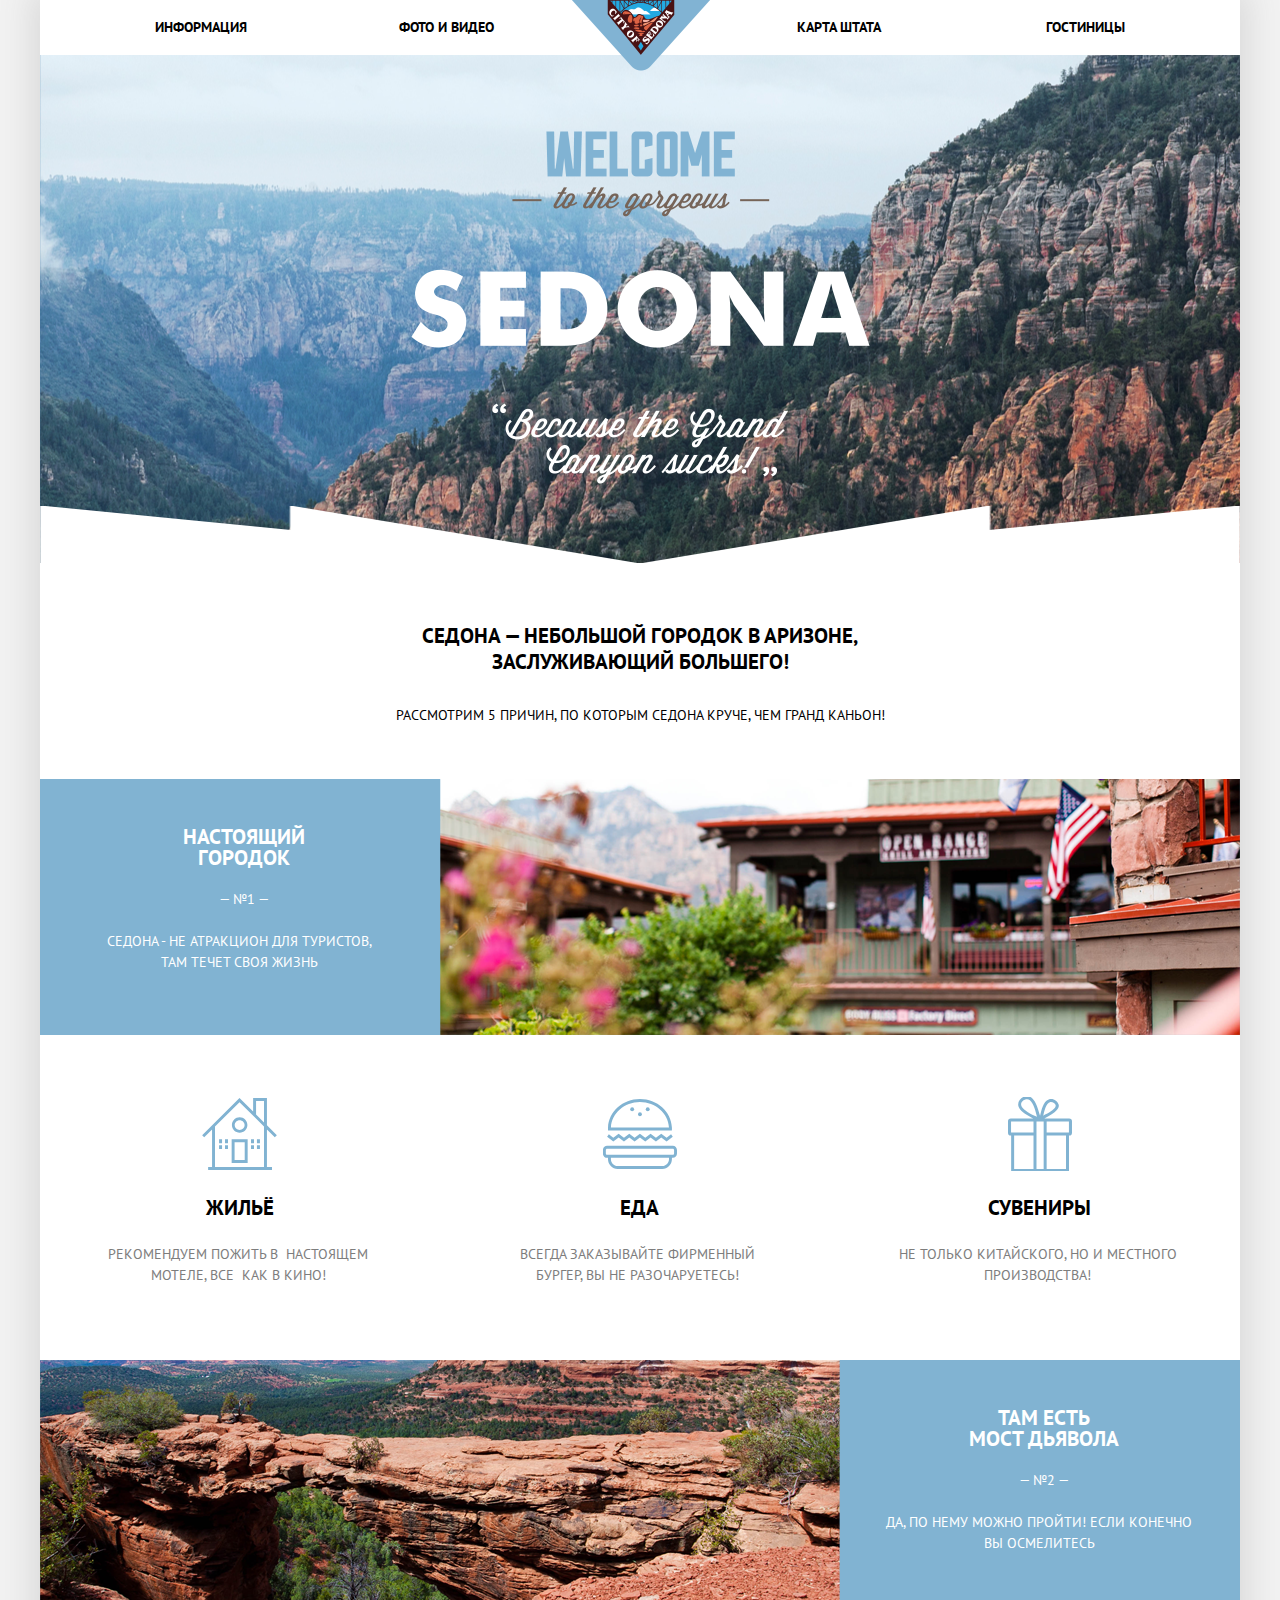
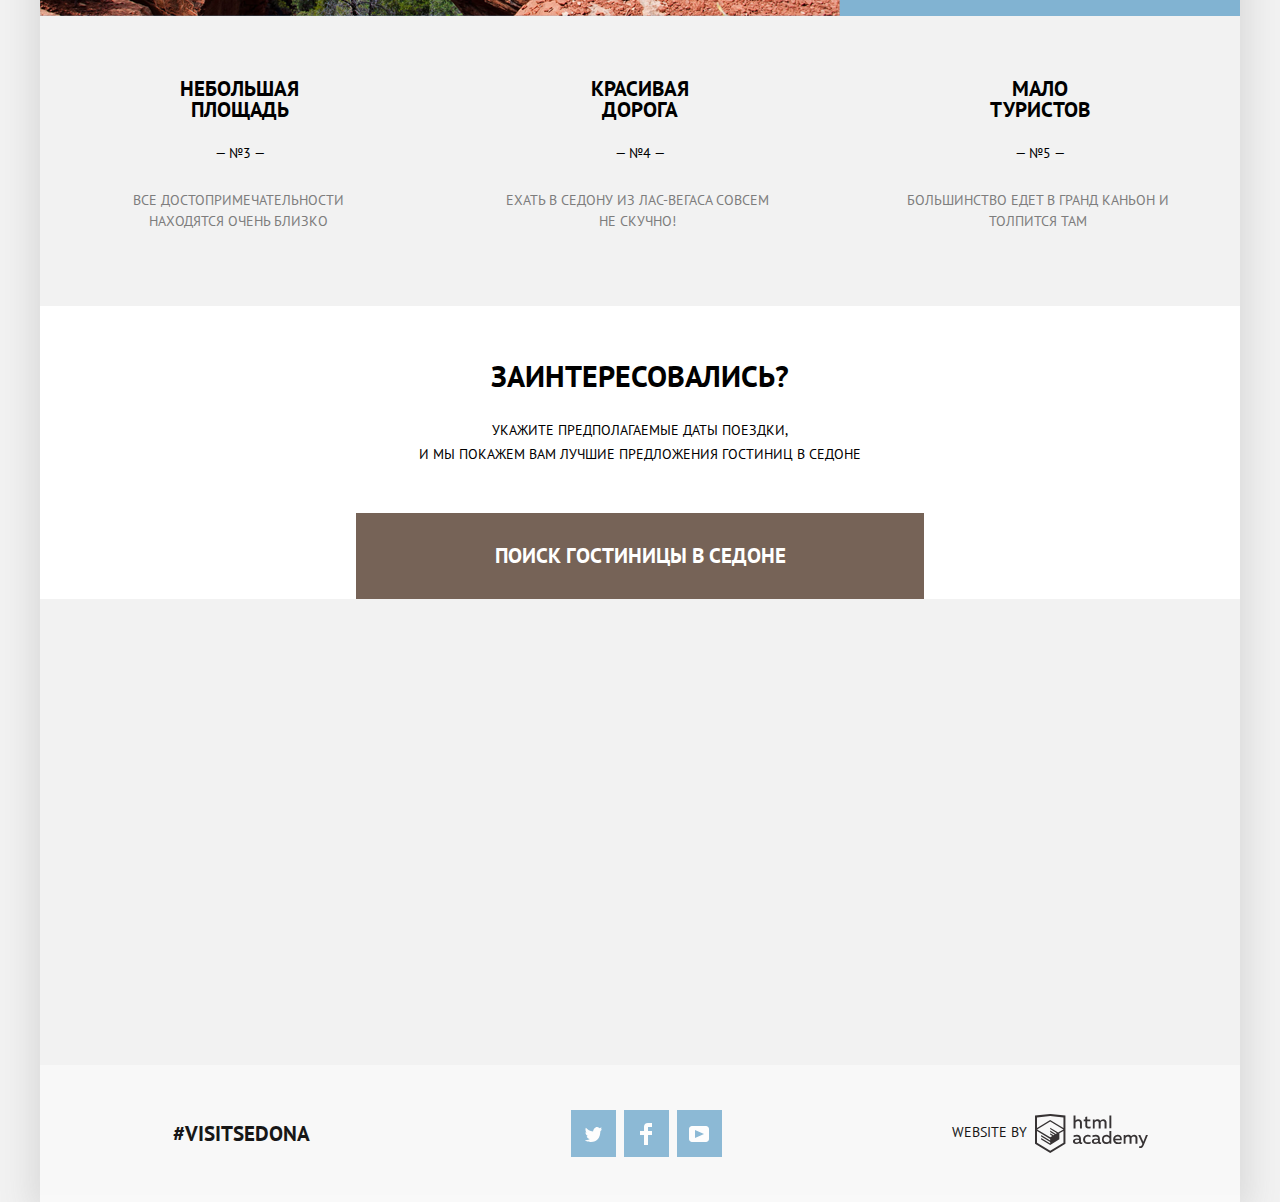
==== commit d139b7e1: "Не смогла до конца разобраться с флексами." ====
--- a/index.html
+++ b/index.html
@@ -151,46 +151,127 @@
             </div>
           </div>
         </div>
-        <div class="container-find">
-          <div class="container-find-go">
-            <h2>Заинтересовались?</h2>
+
+        <section class="container-find">
+          <div class="container-find-interested">
+            <h3>Заинтересовались?</h3>
             <p>
-              Укажите предполагаемые даты поездки, <br />
-              <!-- Не знаю, как ещё перенести -->
+              Укажите предполагаемые даты поездки,<br />
+              <!-- По другому строку не перенести -->
               и мы покажем вам лучшие предложения гостиниц в Седоне
             </p>
-            <a href
-              class="container-find-button">
-              Поиск гостиницы в Седоне
-            </a>
-		  </div>
-          </div>
-		<!--map -->
-		<div class="map">
-		<iframe src="https://www.google.com/maps/embed?pb=!1m18!1m12!1m3!1d838759.827126926!2d-111.94362886260362!3d34.79573685647002!2m3!1f0!2f0!3f0!3m2!1i1024!2i768!4f13.1!3m3!1m2!1s0x872da132f942b00d%3A0x5548c523fa6c8efd!2z0KHQtdC00L7QvdCwLCDQkNGA0LjQt9C-0L3QsCA4NjMzNiwg0KHQqNCQ!5e0!3m2!1sru!2sru!4v1494651437076" width="1200" height="593" style="border:0" allowfullscreen></iframe>
-		</div>
+          </div>
+          <div class="search-form-container">
+            <a class="search-button" href="">Поиск гостиницы в Седоне</a>
+            <form
+              class="search-form"
+              action="https://echo.htmlacademy.ru"
+              method="post"
+            >
+              <div class="form-line clearfix">
+                <label for="day-in">Дата заезда:</label>
+                <input
+                  class="date field"
+                  type="text"
+                  id="day-in"
+                  name="in"
+                  placeholder="24 апреля 2016"
+                  required
+                />
+                <div class="icon-calendar"></div>
+              </div>
+              <div class="form-line clearfix">
+                <label for="day-out">Дата выезда:</label>
+                <input
+                  class="date field"
+                  type="text"
+                  id="day-out"
+                  name="out"
+                  placeholder="4 июля 2016"
+                />
+                <div class="icon-calendar"></div>
+              </div>
+              <div class="form-line clearfix">
+                <div class="half-width">
+                  <label for="adult">Взрослые:</label>
+                  <div class="unit-container">
+                    <button class="button minus-button" type="button">
+                      <i class="icon-minus"></i>
+                    </button>
+                    <input
+                      class="unit field"
+                      type="text"
+                      name="adults"
+                      id="adult"
+                      value="2"
+                      required
+                    />
+                    <button class="button plus-button" type="button">
+                      <i class="icon-plus"></i>
+                    </button>
+                  </div>
+                </div>
+                <!--
+           -->
+                <div class="half-width">
+                  <label for="kid">Дети:</label>
+                  <div class="unit-container clearfix">
+                    <button class="button minus-button" type="button">
+                      <i class="icon-minus"></i>
+                    </button>
+                    <input
+                      class="unit field"
+                      type="text"
+                      name="kids"
+                      id="kid"
+                      value="0"
+                    />
+                    <button class="button plus-button" type="button">
+                      <i class="icon-plus"></i>
+                    </button>
+                  </div>
+                </div>
+              </div>
+              <button class="find-button" type="button">
+                <span>Найти</span>
+              </button>
+            </form>
+          </div>
+        </section>
+        <!--map -->
+        <div class="map">
+          <iframe
+            src="https://www.google.com/maps/embed?pb=!1m18!1m12!1m3!1d838759.827126926!2d-111.94362886260362!3d34.79573685647002!2m3!1f0!2f0!3f0!3m2!1i1024!2i768!4f13.1!3m3!1m2!1s0x872da132f942b00d%3A0x5548c523fa6c8efd!2z0KHQtdC00L7QvdCwLCDQkNGA0LjQt9C-0L3QsCA4NjMzNiwg0KHQqNCQ!5e0!3m2!1sru!2sru!4v1494651437076"
+            width="1200"
+            height="593"
+            style="border:0"
+            allowfullscreen
+          ></iframe>
+        </div>
       </main>
       <footer class="footer-index">
         <div class="tag">
-		<p>#visitsedona</p>
-		</div>
+          <p>#visitsedona</p>
+        </div>
         <div class="social">
-            <a href="#" aria-label="twitter" class="social-button social-tw"
-              ><img src="img/twitter.svg" alt="twitter"
-            /></a>
-            <a href="#" aria-label="facebook" class="social-button social-fb"
-              ><img src="img/fb-icon.svg" alt="icon-facebook"
-            /></a>
-            <a href="#" aria-label="youtube" class="social-button social-you"
-              ><img src="img/youtube.svg" alt="youtube"
-            /></a>
+          <a href="#" aria-label="twitter" class="social-button social-tw"
+            ><img src="img/twitter.svg" alt="twitter"
+          /></a>
+          <a href="#" aria-label="facebook" class="social-button social-fb"
+            ><img src="img/fb-icon.svg" alt="icon-facebook"
+          /></a>
+          <a href="#" aria-label="youtube" class="social-button social-you"
+            ><img src="img/youtube.svg" alt="youtube"
+          /></a>
         </div>
         <div class="developer">
-		<p>Website by&nbsp;
-          <a href="https://htmlacademy.ru/intensive/htmlcss">
-          </a></p>
+          <p>
+            Website by&nbsp;
+            <a href="https://htmlacademy.ru/intensive/htmlcss"> </a>
+          </p>
         </div>
       </footer>
     </div>
+    <script src="js/script-min.js"></script>
   </body>
 </html>
--- a/css/style.css
+++ b/css/style.css
@@ -26,6 +26,35 @@
   list-style-type: none;
 }
 
+/*  Шрифт для формы  */
+
+@font-face {
+    font-weight: normal;
+    font-style: normal;
+    font-family: "symbols";
+    src: url("../fonts/symbols.woff") format("woff"), url("../fonts/symbols.woff2") format("woff2");
+}
+
+[class^="icon-"]::before,
+[class*=" icon-"]::before {
+    display: inline-block;
+    width: 1em;
+    margin-right: 0.2em;
+    margin-left: 0.2em;
+    font-weight: normal;
+    line-height: 1em;
+    font-family: "symbols";
+    text-align: center;
+    text-transform: none;
+    text-decoration: inherit;
+    font-style: normal;
+    font-variant: normal;
+    speak: none;
+}
+
+.icon-plus::before { content: "\e801"; } /* "" */
+.icon-minus::before { content: "\e802"; } /* "" */
+
 /*  Шапка  */
 
 .cover {
@@ -85,6 +114,59 @@
   height: 69px;
   top: 0;
 }
+
+.main-header-navigation-catalog {
+  display: block;
+  list-style: none;
+  padding: 0;
+  background-color: #ffffff;
+}
+
+.main-header-navigation-catalog div {
+  display: inline-block;
+  width: 240px;
+  padding: 14px 20px 16px;
+  line-height: 26px;
+  vertical-align: top;
+  box-sizing: border-box;
+}
+
+.main-header-navigation-catalog .main-header-left {
+  padding-left: 72px;
+  text-align: left;
+}
+
+.main-header-navigation-catalog .main-header-right {
+  text-align: right;
+  padding-right: 72px;
+}
+
+.main-header-navigation-catalog a {
+  text-decoration: none;
+  color: #000000;
+  font-weight: 700;
+  cursor: pointer;
+}
+
+.main-header-navigation-catalog a:hover {
+  color: #81b3d2;
+}
+
+.main-header-navigation-catalog a:active {
+  color: #c1c1c1;
+}
+
+.main-header-navigation-catalog .main-header-logo {
+  padding: 0;
+  font-size: 0;
+  line-height: 0;
+  position: relative;
+  z-index: 10;
+  width: 138px;
+  height: 55px;
+  top: 0;
+}
+
 
 /*  index  */
 
@@ -245,42 +327,6 @@
   width: 280px;
 }
 
-.container-find {
-  background: #ffffff;
-  height: 305px;
-  padding: 0 70px;
-}
-
-.container-find-go {
-  padding: 55px 50px 47px;
-}
-
-.container-find-go h2 {
-  line-height: 24px;
-  font-size: 30px;
-
-  margin-bottom: 30px;
-}
-
-.container-find-go p {
-  line-height: 24px;
-  margin-bottom: 50;
-}
-
-.container-find-button {
-  display: block;
-  width: 568px;
-  margin: 0 auto;
-  color: #ffffff;
-  padding: 30px 0 30px;
-  margin-top: 40px;
-  font-size: 21px;
-  line-height: 26px;
-  font-weight: bold;
-  text-decoration: none;
-  background: #766357;
-}
-
 .tag {
   width: 140px;
   padding: 28px 131px;
@@ -293,7 +339,7 @@
 .footer-index {
   margin-top: -127px;
   background-color: #f9f9f9;
-  opacity: 0.5;
+  opacity: 0.9;
   vertical-align: middle;
 }
 
@@ -375,6 +421,291 @@
   line-height: 65px;
 }
 
+/* Форма поиска на главной  */
+
+.container-find {
+    background: #ffffff;
+}
+
+.container-find-interested {
+    padding: 55px 50px 47px;
+}
+
+.container-find-interested h3 {
+    line-height: 24px;
+    font-size: 30px;
+    margin-bottom: 30px;
+}
+
+.container-find-interested p {
+    line-height: 24px;
+    margin-bottom: 0;
+}
+
+.search-form-container {
+    position: relative;
+    width: 568px;
+    margin: 0 auto;
+}
+
+.search-button {
+    display: block;
+    width: 568px;
+    margin: 0 auto;
+    color: #ffffff;
+    padding: 30px 0 30px;
+    font-size: 21px;
+    line-height: 26px;
+    font-weight: bold;
+    text-decoration: none;
+    background: #766357;
+}
+
+.search-form {
+    display: none;
+    position: absolute;
+    top: 85px;
+    left: 0;
+    width: 568px;
+    padding: 57px 55px;
+    margin: 0 auto;
+    box-sizing: border-box;
+    line-height: 26px;
+    text-align: left;
+    font-weight: bold;
+    background: #ffffff;
+    z-index: 1;
+}
+
+@-webkit-keyframes zoom-in {
+    from {
+        -webkit-transform: translate(10px, 100px) rotate(0) scale(0);
+        -ms-transform: translate(10px, 100px) rotate(0) scale(0);
+        transform: translate(10px, 100px) rotate(0) scale(0);
+    }
+    to {
+        -webkit-transform: translate(0, 0) rotate(360deg) scale(1);
+        -ms-transform: translate(0, 0) rotate(360deg) scale(1);
+        transform: translate(0, 0) rotate(360deg) scale(1);
+    }
+}
+
+@keyframes zoom-in {
+    from {
+        -webkit-transform: translate(10px, 100px) rotate(0) scale(0);
+        -ms-transform: translate(10px, 100px) rotate(0) scale(0);
+        transform: translate(10px, 100px) rotate(0) scale(0);
+    }
+    to {
+        -webkit-transform: translate(0, 0) rotate(360deg) scale(1);
+        -ms-transform: translate(0, 0) rotate(360deg) scale(1);
+        transform: translate(0, 0) rotate(360deg) scale(1);
+    }
+}
+
+@-webkit-keyframes zoom-out {
+    from {
+        -webkit-transform: translate(0, 0) scale(1) rotate(0);
+        -ms-transform: translate(0, 0) scale(1) rotate(0);
+        transform: translate(0, 0) scale(1) rotate(0);
+    }
+    to {
+        -webkit-transform: translate(10px, 100px) scale(0) rotate(-360deg);
+        -ms-transform: translate(10px, 100px) scale(0) rotate(-360deg);
+        transform: translate(10px, 100px) scale(0) rotate(-360deg);
+    }
+}
+
+@keyframes zoom-out {
+    from {
+        -webkit-transform: translate(0, 0) scale(1) rotate(0);
+        -ms-transform: translate(0, 0) scale(1) rotate(0);
+        transform: translate(0, 0) scale(1) rotate(0);
+    }
+    to {
+        -webkit-transform: translate(10px, 100px) scale(0) rotate(-360deg);
+        -ms-transform: translate(10px, 100px) scale(0) rotate(-360deg);
+        transform: translate(10px, 100px) scale(0) rotate(-360deg);
+    }
+}
+
+.search-form-visible {
+    display: block;
+    -webkit-animation: zoom-in 0.9s ease-in-out;
+    animation: zoom-in 0.9s ease-in-out;
+}
+
+.search-form-invisible {
+    display: block;
+    -webkit-animation: zoom-out 0.9s ease-in-out forwards;
+    animation: zoom-out 0.9s ease-in-out forwards;
+}
+
+.search-form .form-line {
+    position: relative;
+    width: 458px;
+    margin-bottom: 29px;
+}
+
+.sreach-form .form-line:nth-child(2) {
+    margin-bottom: 30px;
+}
+
+.search-form label {
+    float: left;
+    padding: 5px 0 7px;
+}
+
+.search-form .field {
+    float: right;
+    line-height: 26px;
+    padding: 4px 15px 8px;
+    border: none;
+    outline: none;
+    box-sizing: border-box;
+    text-transform: uppercase;
+    background: #f2f2f2;
+}
+
+::-webkit-input-placeholder,
+::-moz-placeholder,
+:-moz-placeholder,
+:-ms-input-placeholder {
+    color: #000000;
+}
+
+.search-form .field:hover {
+    background: #ebebeb;
+}
+
+.search-form .field:focus {
+    background: #ffffff;
+    outline: 2px solid #e5e5e5;
+}
+
+.search-form .date {
+    width: 346px;
+    padding-right: 37px;
+}
+
+.search-form .icon-calendar {
+    position: absolute;
+    right: 6px;
+    bottom: 0;
+    font-size: 21px;
+    font-weight: 200;
+    line-height: 38px;
+    color: #c2c2c2;
+    cursor: pointer;
+}
+
+.search-form .icon-calendar:hover {
+    color: #000000;
+}
+
+.search-form .icon-calendar:active {
+    color: #81b3d2;
+}
+
+.search-form .half-width {
+    display: inline-block;
+    width: 50%;
+    vertical-align: top;
+    box-sizing: border-box;
+}
+
+.half-width .unit {
+    width: 114px;
+    padding-left: 55px;
+    padding-right: 50px;
+}
+
+.half-width:first-child .unit {
+    margin-right: 3px;
+}
+
+.half-width:last-child label {
+    margin-left: 50px;
+}
+
+.half-width .unit-container {
+    position: relative;
+}
+
+.unit-container .button {
+    position: absolute;
+    top: 0;
+    padding: 6px 9px;
+    line-height: 26px;
+    color: #a9a9a9;
+    background: #f2f2f2;
+    border: none;
+    outline: none;
+}
+
+.unit-container .button:hover {
+    color: #000000;
+}
+
+.unit-container .button:active {
+    color: #81b3d2;
+}
+
+.unit-container .minus-button {
+    left: 112px;
+}
+
+.unit-container .plus-button {
+    right: 0;
+}
+
+.half-width:first-child .plus-button {
+    right: 3px;
+}
+
+.half-width:last-child .minus-button {
+    left: 115px;
+}
+
+.search-form .find-button {
+    display: block;
+    width: 458px;
+    margin: 0 auto;
+    margin-top: 54px;
+    padding: 14px 10px 15px;
+    box-sizing: border-box;
+    font-size: 21px;
+    line-height: 26px;
+    text-transform: uppercase;
+    color: #ffffff;
+    background: #81b3d2;
+    border: none;
+    outline: none;
+}
+
+.search-form .find-button:hover {
+    background: #669ec0;
+}
+
+.search-form .find-button:active {
+    background: #5496bd;
+}
+
+.search-form .find-button:active span {
+    opacity: 0.3;
+}
+
+.map {
+    background: url(../img/map.jpg) 50% 0 no-repeat;
+    height: 593px;
+}
+
+.map iframe {
+    border: 0;
+    height: 593px;
+    width: 100%;
+}
+
 /*Страница бронирования гостиниц*/
 
 .clearfix::after {
@@ -390,7 +721,7 @@
   font-size: 16px;
   line-height: 21px;
   color: #ffffff;
-  background: #4b7ea9 url("../img/filter-background.jpg") no-repeat center top;
+  background: #4b7ea9 url("../img/filter-background.jpg") no-repeat 50% 20%;
 }
 
 .container-filter-menu h2 {
@@ -892,3 +1223,9 @@
   color: #666666;
   background-color: #f2f2f2;
 }
+
+.footer-catalog {
+  margin-top: 0 auto;
+  background-color: #f9f9f9;
+  vertical-align: middle;
+}